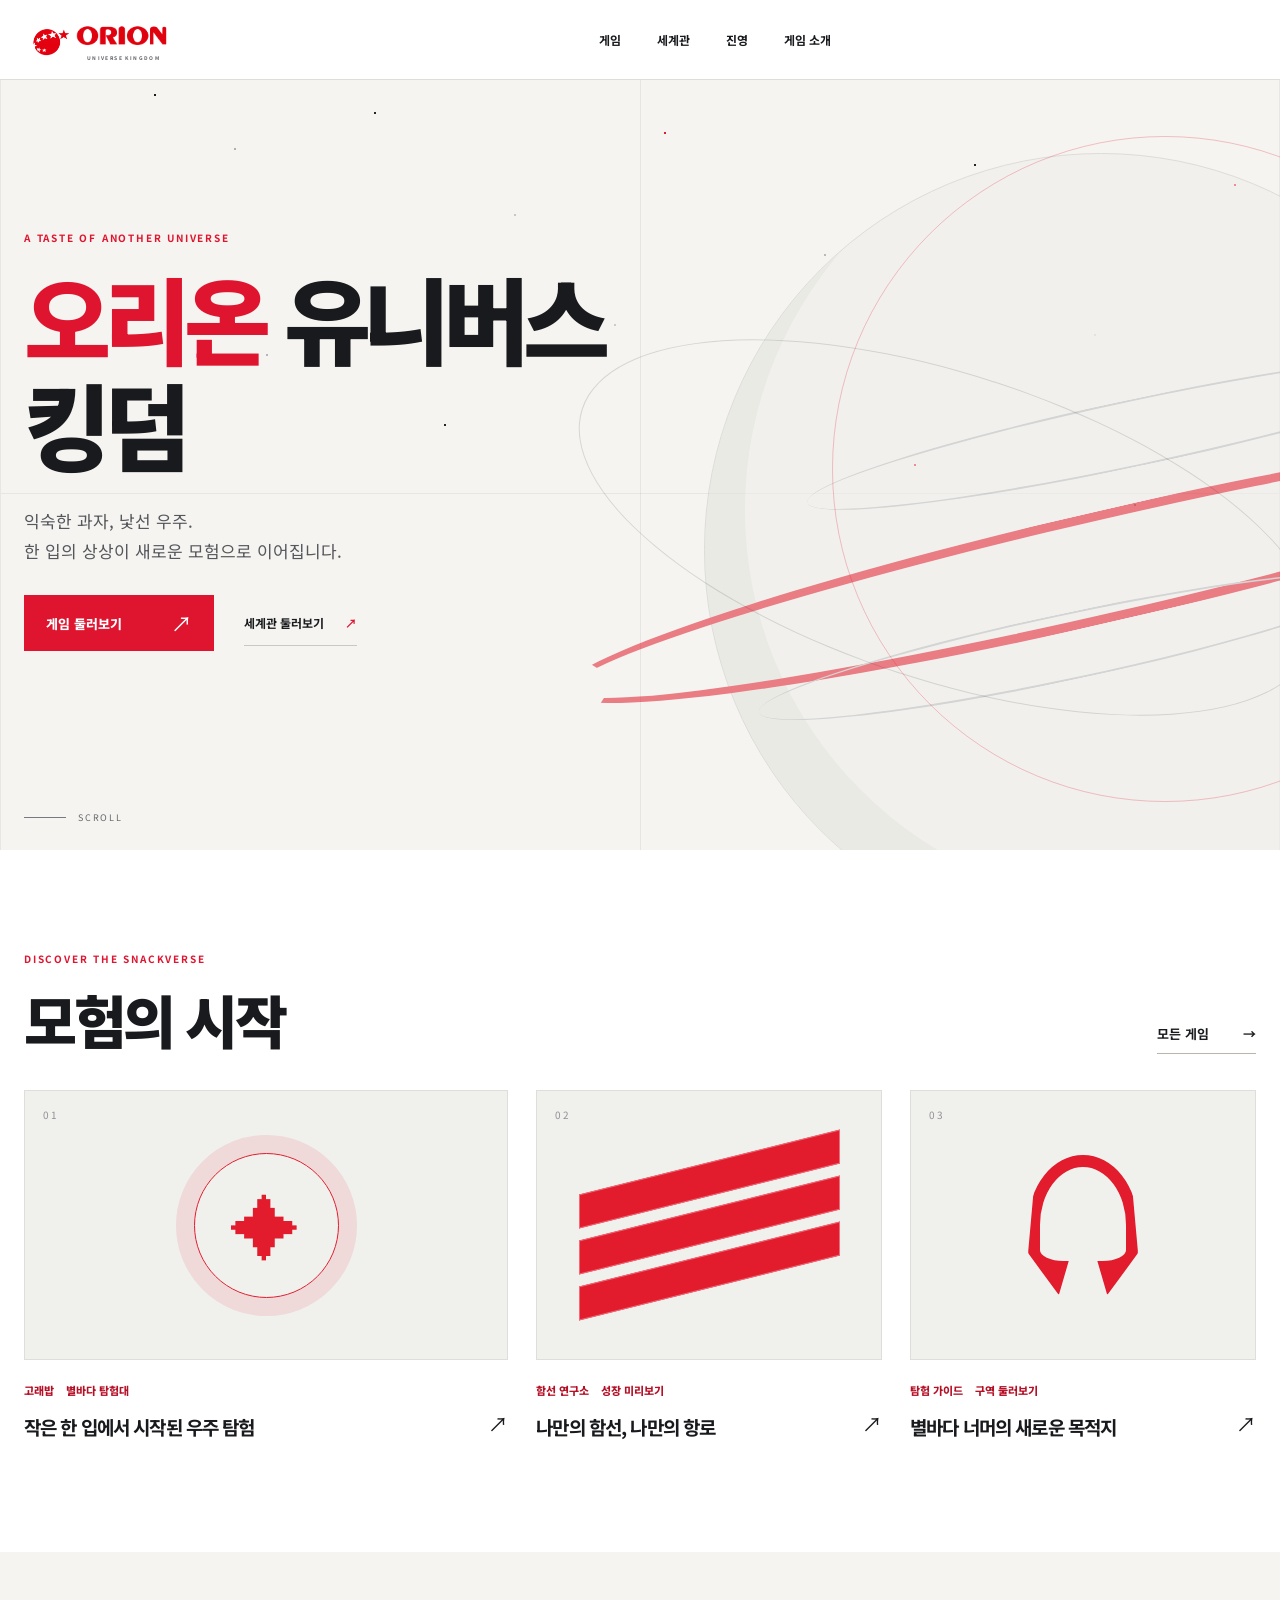
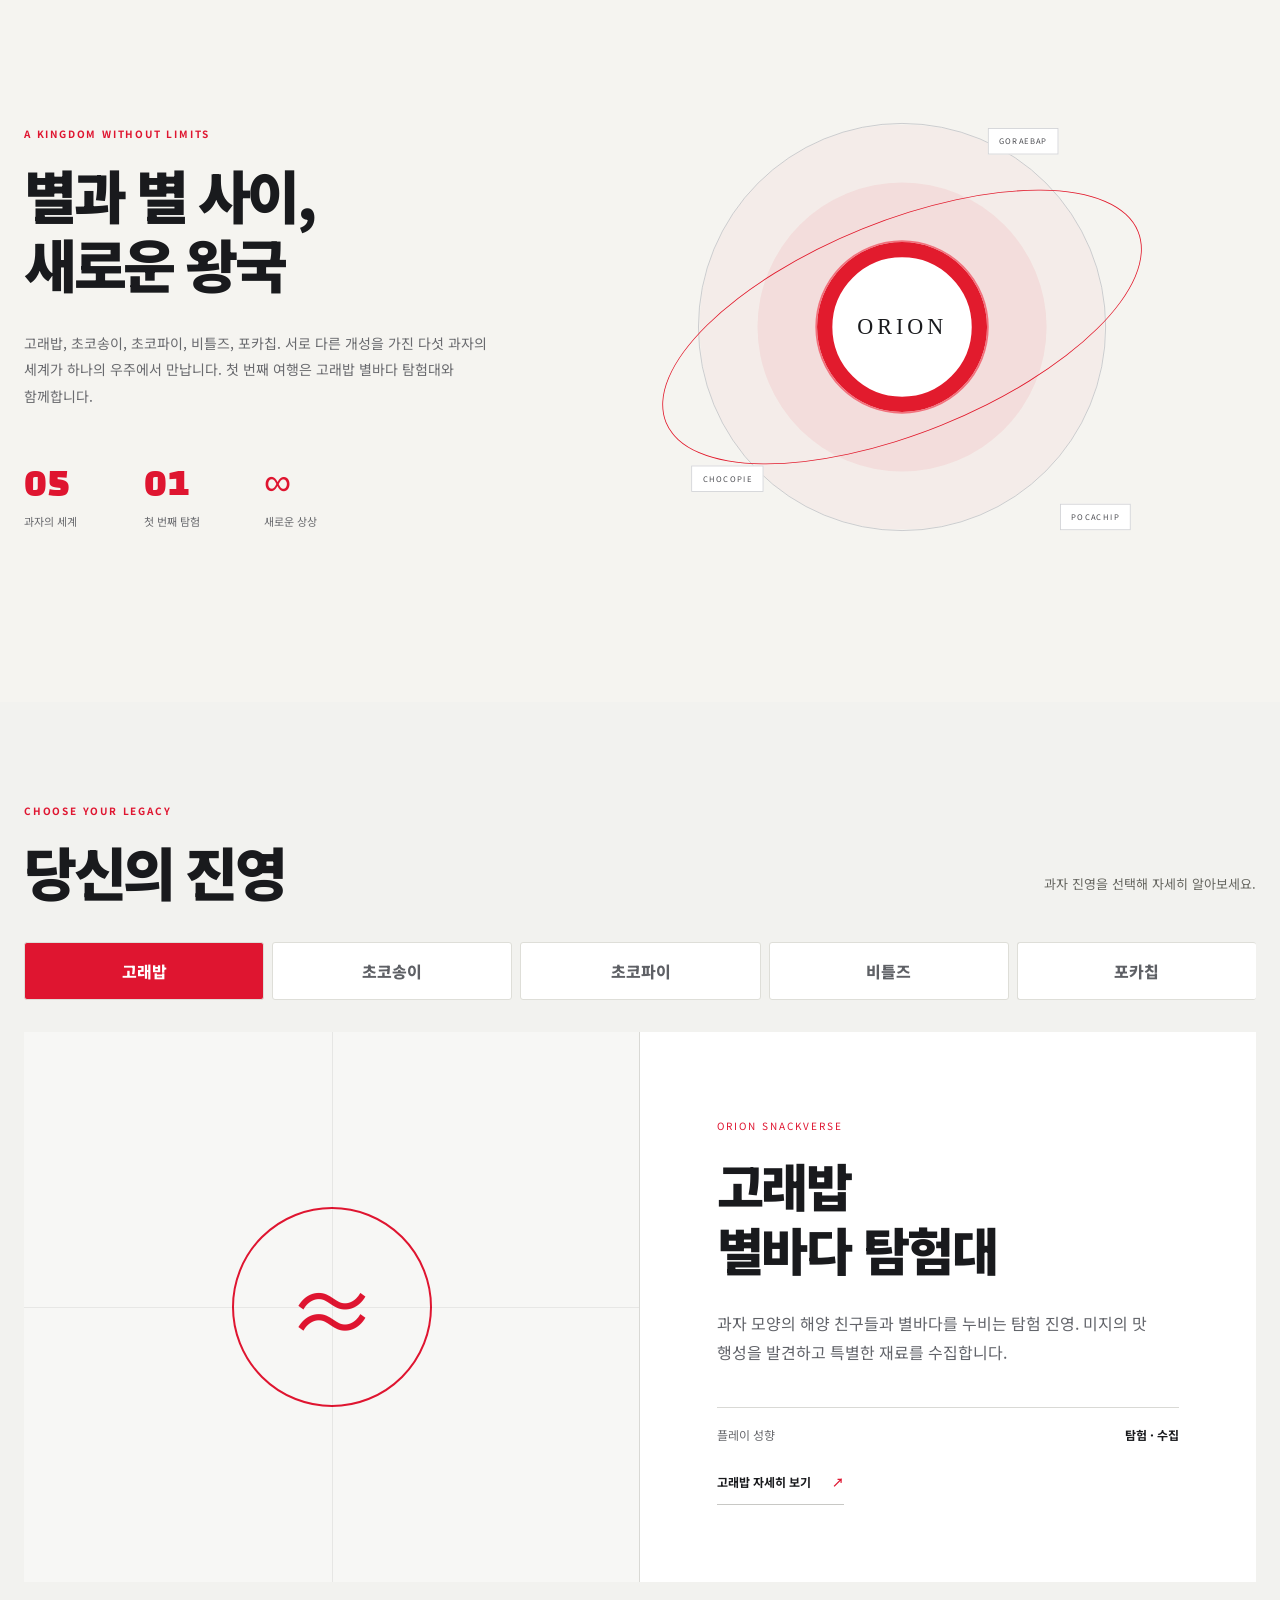
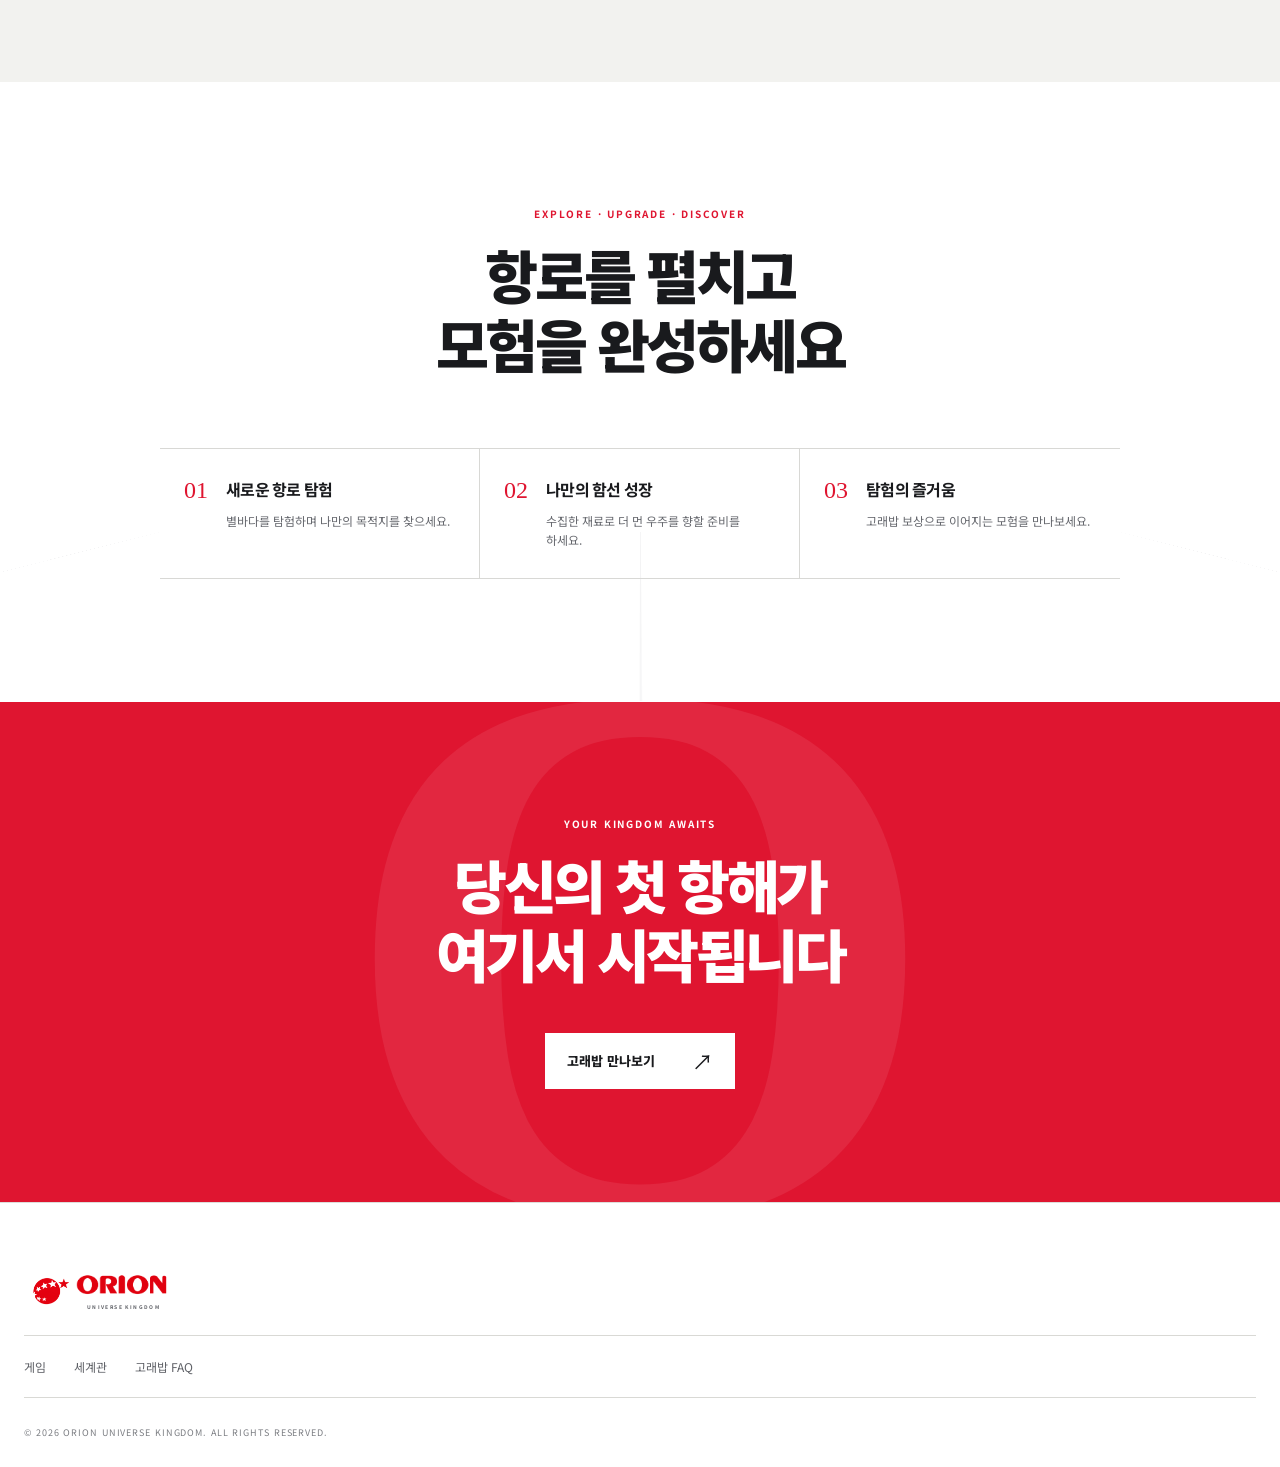
==== index.html @ d067fecf "Add files via upload" ====
<!doctype html>
<html lang="ko">
<head>
  <meta charset="UTF-8" />
  <meta name="viewport" content="width=device-width, initial-scale=1.0" />
  <meta name="theme-color" content="#ffffff" />
  <meta name="description" content="오리온 유니버스 킹덤 — 익숙한 과자에서 시작되는 새로운 우주 모험" />
  <title>오리온 유니버스 킹덤</title>
  <link rel="stylesheet" href="styles.css?v=8" />
  <link rel="stylesheet" href="premium.css?v=1" />
</head>
<body>
  <a class="skip-link" href="#main">본문으로 이동</a>

  <header class="site-header" id="top">
    <a class="brand" href="#top" aria-label="오리온 유니버스 킹덤 홈">
      <span class="brand-mark" aria-hidden="true">O</span>
      <span class="brand-copy"><b>ORION</b><small>UNIVERSE KINGDOM</small></span>
    </a>

    <nav class="desktop-nav" aria-label="주요 메뉴">
      <a href="news.html">게임</a>
      <a href="universe.html">세계관</a>
      <a href="factions.html">진영</a>
      <a href="game.html">게임 소개</a>
    </nav>

    <div class="header-actions">
      
      <button class="menu-button" type="button" aria-label="메뉴 열기" aria-expanded="false">
        <span></span><span></span>
      </button>
    </div>
  </header>

  <aside class="mobile-menu" aria-hidden="true">
    <div class="mobile-menu-head">
      <span>MENU</span>
      <button class="menu-close" type="button" aria-label="메뉴 닫기">×</button>
    </div>
    <nav aria-label="모바일 메뉴">
      <a href="news.html">01 <span>게임</span></a>
      <a href="universe.html">02 <span>세계관</span></a>
      <a href="factions.html">03 <span>진영</span></a>
      <a href="game.html">04 <span>게임 소개</span></a>
    </nav>
    <p>왕좌는 기다리지 않는다.</p>
  </aside>

  <main id="main">
    <section class="hero" aria-labelledby="hero-title">
      <div class="star-field" aria-hidden="true"></div>
      <div class="orbit orbit-one" aria-hidden="true"></div>
      <div class="orbit orbit-two" aria-hidden="true"></div>
      <div class="planet" aria-hidden="true"><span></span></div>
      <div class="hero-grid" aria-hidden="true"></div>

      <div class="hero-content reveal">
        <p class="eyebrow">A TASTE OF ANOTHER UNIVERSE</p>
        <h1 id="hero-title"><span>오리온</span><br class="mobile-title-break" /> 유니버스<br />킹덤</h1>
        <p class="hero-description">익숙한 과자, 낯선 우주.<br />한 입의 상상이 새로운 모험으로 이어집니다.</p>
        <div class="hero-actions">
          <a class="primary-button" href="news.html"><span>게임 둘러보기</span><b>↗</b></a>
          <a class="text-link" href="universe.html">세계관 둘러보기 <span>↗</span></a>
        </div>
      </div>

      <div class="scroll-cue" aria-hidden="true"><span></span>SCROLL</div>
    </section>

    <section class="news section" id="news" aria-labelledby="news-title">
      <header class="section-heading reveal">
        <div>
          <p class="section-kicker">DISCOVER THE SNACKVERSE</p>
          <h2 id="news-title">모험의 시작</h2>
        </div>
        <a href="news.html">모든 게임 <span>→</span></a>
      </header>

      <div class="news-grid" id="news-list">
        <article class="news-card news-card-featured reveal">
          <div class="card-visual visual-crown" aria-hidden="true">
            <span class="visual-number">01</span>
            <div class="crown-symbol">✦</div>
          </div>
          <div class="card-copy">
            <p><span>고래밥</span><span>별바다 탐험대</span></p>
            <h3><a href="goraebap.html">작은 한 입에서 시작된 우주 탐험</a></h3>
            <span class="card-arrow">↗</span>
          </div>
        </article>

        <article class="news-card reveal">
          <div class="card-visual visual-war" aria-hidden="true">
            <span class="visual-number">02</span>
            <div class="war-lines"><i></i><i></i><i></i></div>
          </div>
          <div class="card-copy">
            <p><span>함선 연구소</span><span>성장 미리보기</span></p>
            <h3><a href="goraebap.html#shipyard">나만의 함선, 나만의 항로</a></h3>
            <span class="card-arrow">↗</span>
          </div>
        </article>

        <article class="news-card reveal">
          <div class="card-visual visual-hero" aria-hidden="true">
            <span class="visual-number">03</span>
            <div class="helmet-symbol"></div>
          </div>
          <div class="card-copy">
            <p><span>탐험 가이드</span><span>구역 둘러보기</span></p>
            <h3><a href="goraebap.html#sectors">별바다 너머의 새로운 목적지</a></h3>
            <span class="card-arrow">↗</span>
          </div>
        </article>
      </div>
    </section>

    <section class="universe" id="universe" aria-labelledby="universe-title">
      <div class="universe-copy reveal">
        <p class="section-kicker">A KINGDOM WITHOUT LIMITS</p>
        <h2 id="universe-title">별과 별 사이,<br />새로운 왕국</h2>
        <p>고래밥, 초코송이, 초코파이, 비틀즈, 포카칩. 서로 다른 개성을 가진 다섯 과자의 세계가 하나의 우주에서 만납니다. 첫 번째 여행은 고래밥 별바다 탐험대와 함께합니다.</p>
        <dl>
          <div><dt>05</dt><dd>과자의 세계</dd></div>
          <div><dt>01</dt><dd>첫 번째 탐험</dd></div>
          <div><dt>∞</dt><dd>새로운 상상</dd></div>
        </dl>
      </div>
      <div class="universe-stage" aria-hidden="true">
        <div class="stage-ring ring-a"></div>
        <div class="stage-ring ring-b"></div>
        <div class="stage-core"><span>ORION</span></div>
        <span class="stage-label label-a">GORAEBAP</span>
        <span class="stage-label label-b">CHOCOPIE</span>
        <span class="stage-label label-c">POCACHIP</span>
      </div>
    </section>

    <section class="factions section" id="factions" aria-labelledby="factions-title">
      <header class="section-heading light reveal">
        <div>
          <p class="section-kicker">CHOOSE YOUR LEGACY</p>
          <h2 id="factions-title">당신의 진영</h2>
        </div>
        <p class="section-note">과자 진영을 선택해 자세히 알아보세요.</p>
      </header>

      <div class="faction-tabs" role="tablist" aria-label="진영 선택">
        <button class="active" role="tab" aria-selected="true" data-faction="goraebap">고래밥</button>
        <button role="tab" aria-selected="false" data-faction="chocosongi">초코송이</button>
        <button role="tab" aria-selected="false" data-faction="chocopie">초코파이</button>
        <button role="tab" aria-selected="false" data-faction="beitle">비틀즈</button>
        <button role="tab" aria-selected="false" data-faction="pocachip">포카칩</button>
      </div>

      <article class="faction-panel reveal" data-active-faction="goraebap">
        <div class="faction-emblem" aria-hidden="true"><span>≈</span></div>
        <div class="faction-copy">
          <p class="faction-index">ORION SNACKVERSE</p>
          <h3>고래밥<br />별바다 탐험대</h3>
          <p class="faction-description">과자 모양의 해양 친구들과 별바다를 누비는 탐험 진영. 미지의 맛 행성을 발견하고 특별한 재료를 수집합니다.</p>
          <div class="faction-trait"><span>플레이 성향</span><b>탐험 · 수집</b></div><a class="text-link faction-detail-link" href="goraebap.html">고래밥 자세히 보기 <span>↗</span></a>
        </div>
      </article>
    </section>

    <section class="play" id="play" aria-labelledby="play-title">
      <div class="play-grid" aria-hidden="true"></div>
      <div class="play-content reveal">
        <p class="section-kicker">EXPLORE · UPGRADE · DISCOVER</p>
        <h2 id="play-title">항로를 펼치고<br />모험을 완성하세요</h2>
        <div class="feature-list">
          <article><span>01</span><div><h3>새로운 항로 탐험</h3><p>별바다를 탐험하며 나만의 목적지를 찾으세요.</p></div></article>
          <article><span>02</span><div><h3>나만의 함선 성장</h3><p>수집한 재료로 더 먼 우주를 향할 준비를 하세요.</p></div></article>
          <article><span>03</span><div><h3>탐험의 즐거움</h3><p>고래밥 보상으로 이어지는 모험을 만나보세요.</p></div></article>
        </div>
      </div>
    </section>

    <section class="cta" aria-labelledby="cta-title">
      <div class="cta-symbol" aria-hidden="true">O</div>
      <div class="reveal">
        <p class="section-kicker">YOUR KINGDOM AWAITS</p>
        <h2 id="cta-title">당신의 첫 항해가<br />여기서 시작됩니다</h2>
        <a class="primary-button dark" href="goraebap.html"><span>고래밥 만나보기</span><b>↗</b></a>
      </div>
    </section>
  </main>

  <footer>
    <a class="brand footer-brand" href="#top">
      <span class="brand-mark" aria-hidden="true">O</span>
      <span class="brand-copy"><b>ORION</b><small>UNIVERSE KINGDOM</small></span>
    </a>
    <div class="footer-links"><a href="news.html">게임</a><a href="universe.html">세계관</a><a href="goraebap.html#faq">고래밥 FAQ</a></div>
    <p>© 2026 ORION UNIVERSE KINGDOM. ALL RIGHTS RESERVED.</p>
  </footer>



  <script src="script.js?v=8"></script>
</body>
</html>
---- styles.css ----
@import url('https://fonts.googleapis.com/css2?family=Black+Han+Sans&family=Noto+Sans+KR:wght@400;500;600;700;900&display=swap');

:root {
  --ink: #0b0d12;
  --ink-2: #12151c;
  --paper: #f1efe8;
  --white: #ffffff;
  --violet: #6947ee;
  --violet-dark: #4d32bf;
  --line: rgba(255, 255, 255, 0.16);
  --muted: #a8abb5;
  --pad: clamp(20px, 5vw, 76px);
}

* { box-sizing: border-box; }
html { scroll-behavior: smooth; }
body { margin: 0; background: var(--ink); color: var(--white); font-family: "Noto Sans KR", sans-serif; overflow-x: hidden; }
body.menu-open { overflow: hidden; }
a { color: inherit; text-decoration: none; }
button, input { font: inherit; }
button { color: inherit; }

.skip-link { position: fixed; top: -80px; left: 16px; z-index: 999; background: var(--white); color: var(--ink); padding: 12px 18px; }
.skip-link:focus { top: 16px; }

.site-header { position: fixed; z-index: 100; inset: 0 0 auto; height: 76px; display: flex; align-items: center; justify-content: space-between; padding: 0 var(--pad); background: rgba(11, 13, 18, 0.94); border-bottom: 1px solid transparent; transition: border-color .25s, height .25s; }
.site-header.scrolled { border-color: var(--line); height: 68px; }
.brand { display: inline-flex; align-items: center; gap: 8px; min-width: 150px; }
.brand-mark { width: 45px; height: 38px; display: block; flex: 0 0 auto; border: 0; border-radius: 0; background: url("assets/orion-logo.png") center / contain no-repeat; font-size: 0; }
.brand-copy { position: relative; width: 96px; height: 42px; display: block; flex: 0 0 auto; background: url("assets/orion-wordmark.png") center 1px / 94px auto no-repeat; line-height: 1; }
.brand-copy::after { content: "UNIVERSE KINGDOM"; position: absolute; left: 1px; right: 0; bottom: 1px; color: #a9abb4; font-size: 5px; font-weight: 700; letter-spacing: .28em; line-height: 1; text-align: center; white-space: nowrap; }
.brand-copy b, .brand-copy small { position: absolute; width: 1px; height: 1px; margin: -1px; padding: 0; overflow: hidden; clip: rect(0 0 0 0); white-space: nowrap; border: 0; }
.desktop-nav { display: flex; gap: 34px; font-size: 14px; font-weight: 700; }
.desktop-nav a { position: relative; padding: 12px 0; }
.desktop-nav a::after { content: ""; position: absolute; left: 0; right: 100%; bottom: 3px; height: 2px; background: var(--violet); transition: right .25s; }
.desktop-nav a:hover::after { right: 0; }
.desktop-nav a.active-page::after { right: 0; }
.desktop-nav a.active-page { color: #b6a8ff; }
.header-actions { display: flex; align-items: center; gap: 10px; }
.sound-button, .menu-button, .menu-close, .modal-close { border: 0; background: transparent; cursor: pointer; }
.sound-button { width: 38px; height: 38px; border: 1px solid var(--line); border-radius: 50%; }
.sound-button[aria-pressed="true"] { color: var(--violet); border-color: var(--violet); }
.menu-button { display: none; width: 42px; height: 42px; padding: 12px 9px; }
.menu-button span { display: block; height: 2px; margin: 5px 0; background: var(--white); }

.mobile-menu { position: fixed; z-index: 200; inset: 0; padding: 22px; display: flex; flex-direction: column; background: var(--ink); transform: translateX(100%); transition: transform .35s ease; }
.mobile-menu.open { transform: none; }
.mobile-menu-head { display: flex; justify-content: space-between; align-items: center; color: var(--muted); font-weight: 800; letter-spacing: .18em; font-size: 12px; }
.menu-close { font-size: 36px; line-height: 1; }
.mobile-menu nav { display: grid; margin: auto 0; }
.mobile-menu nav a { display: flex; gap: 18px; align-items: baseline; padding: 18px 0; border-bottom: 1px solid var(--line); color: var(--muted); font-size: 12px; }
.mobile-menu nav span { color: var(--white); font-family: "Black Han Sans", sans-serif; font-size: clamp(32px, 10vw, 52px); }
.mobile-menu nav a.current span { color: #a994ff; }
.mobile-menu > p { color: var(--muted); font-size: 12px; letter-spacing: .08em; }

.hero { position: relative; min-height: 100svh; display: flex; align-items: center; overflow: hidden; padding: 130px var(--pad) 100px; background: #11131a; isolation: isolate; }
.star-field { position: absolute; z-index: -5; top: 11%; left: 12%; width: 2px; height: 2px; background: #fff; box-shadow: 80px 54px #777b93, 220px 18px #fff, 360px 120px #6d7290, 510px 38px #fff, 670px 160px #70758e, 820px 70px #fff, 940px 240px #747993, 1080px 90px #fff, 112px 260px #6f748e, 290px 330px #fff, 460px 230px #6c7189, 760px 370px #fff, 980px 410px #777c95, 1200px 310px #fff; }
.hero-grid, .play-grid { position: absolute; inset: 0; z-index: -4; border: 1px solid rgba(255,255,255,.045); border-width: 0 1px; }
.hero-grid::before, .play-grid::before { content: ""; position: absolute; top: 0; bottom: 0; left: 50%; width: 1px; background: rgba(255,255,255,.045); }
.hero-grid::after, .play-grid::after { content: ""; position: absolute; left: 0; right: 0; top: 58%; height: 1px; background: rgba(255,255,255,.045); }
.planet { position: absolute; z-index: -3; right: -12vw; top: 4vh; width: min(74vw, 920px); aspect-ratio: 1; border-radius: 50%; background: #282c3b; border: 1px solid #666d87; box-shadow: inset 45px -50px 0 #191c27, inset 75px -75px 0 #0b0d12, 0 0 0 22px rgba(105,71,238,.05); }
.planet::before, .planet::after { content: ""; position: absolute; left: 12%; right: 3%; height: 8%; border: solid #777c94; border-width: 2px 0; border-radius: 50%; transform: rotate(-12deg); }
.planet::before { top: 31%; }
.planet::after { top: 58%; left: 6%; right: 14%; }
.planet span { position: absolute; left: -20%; right: -22%; top: 45%; height: 14%; border: 9px solid #8b78dd; border-left-color: transparent; border-right-color: transparent; border-radius: 50%; transform: rotate(-13deg); }
.orbit { position: absolute; z-index: -2; border: 1px solid rgba(255,255,255,.22); border-radius: 50%; }
.orbit-one { width: 60vw; height: 24vw; right: -4vw; top: 44%; transform: rotate(18deg); }
.orbit-two { width: 52vw; height: 52vw; right: -17vw; top: 16%; border-color: rgba(105,71,238,.45); }
.hero-content { max-width: 780px; }
.eyebrow, .section-kicker { margin: 0 0 18px; color: #9b87ff; letter-spacing: .22em; font-size: 11px; font-weight: 900; }
.hero h1, .section h2, .universe h2, .play h2, .cta h2, .register-modal h2 { margin: 0; font-family: "Black Han Sans", sans-serif; font-weight: 400; line-height: .92; letter-spacing: -.025em; }
.hero h1 { max-width: 830px; font-size: clamp(58px, 9.2vw, 142px); text-transform: uppercase; text-shadow: 0 5px 0 rgba(0,0,0,.3); }
.mobile-title-break { display: none; }
.hero h1 span { color: #a28cff; }
.hero-description { margin: 30px 0; color: #d8d8dc; line-height: 1.75; font-size: clamp(15px, 1.3vw, 19px); }
.hero-actions { display: flex; align-items: center; gap: 30px; }
.primary-button { min-width: 190px; height: 58px; display: inline-flex; align-items: center; justify-content: space-between; gap: 28px; padding: 0 10px 0 24px; border: 1px solid #a994ff; background: var(--violet); cursor: pointer; font-weight: 800; box-shadow: 7px 7px 0 #161922; transition: transform .2s, box-shadow .2s, background .2s; }
.primary-button b { width: 38px; height: 38px; display: grid; place-items: center; background: var(--ink); }
.primary-button:hover { background: var(--violet-dark); transform: translate(3px, 3px); box-shadow: 4px 4px 0 #161922; }
.text-link { padding: 14px 0; border-bottom: 1px solid var(--line); font-size: 13px; font-weight: 700; }
.text-link span { margin-left: 18px; color: #a994ff; }
.hero-meta { position: absolute; right: var(--pad); bottom: 38px; display: flex; gap: 14px; align-items: center; }
.hero-meta > span { font-family: Georgia, serif; font-size: 42px; color: #a994ff; }
.hero-meta p { margin: 0; padding-left: 14px; border-left: 1px solid var(--line); color: var(--muted); font-size: 10px; line-height: 1.7; }
.hero-meta b { color: var(--white); letter-spacing: .15em; }
.scroll-cue { position: absolute; bottom: 26px; left: var(--pad); display: flex; align-items: center; gap: 12px; font-size: 9px; letter-spacing: .2em; color: var(--muted); }
.scroll-cue span { width: 42px; height: 1px; background: var(--muted); }

.section { padding: 110px var(--pad); }
.news { background: var(--paper); color: var(--ink); }
.section-heading { display: flex; align-items: end; justify-content: space-between; gap: 24px; margin-bottom: 46px; }
.section-heading h2 { font-size: clamp(42px, 6vw, 76px); }
.section-heading > a { border-bottom: 1px solid #b8b5ab; padding: 10px 0; font-size: 13px; font-weight: 700; }
.section-heading > a span { margin-left: 30px; }
.news-grid { display: grid; grid-template-columns: 1.4fr 1fr 1fr; gap: 22px; }
.news-card { cursor: pointer; }
.card-visual { position: relative; min-height: 270px; overflow: hidden; display: grid; place-items: center; background: #232633; color: var(--white); transition: transform .25s; }
.news-card:hover .card-visual { transform: translateY(-7px); }
.news-card-featured .card-visual { min-height: 390px; background: #151823; }
.visual-number { position: absolute; top: 16px; left: 18px; color: rgba(255,255,255,.45); font-size: 10px; letter-spacing: .2em; }
.crown-symbol { width: 145px; height: 145px; display: grid; place-items: center; border: 1px solid #8d7be2; outline: 18px solid rgba(105,71,238,.14); border-radius: 50%; color: #ae9cfb; font-size: 70px; }
.war-lines { width: 76%; transform: skewY(-14deg); }
.war-lines i { display: block; height: 34px; margin: 12px 0; background: #7761d7; border: 1px solid #aa9af1; }
.helmet-symbol { width: 110px; height: 140px; border: 12px solid #8b91a3; border-bottom: 34px solid #8b91a3; border-radius: 50% 50% 32% 32%; clip-path: polygon(8% 0, 92% 0, 100% 70%, 72% 100%, 58% 62%, 42% 62%, 28% 100%, 0 70%); }
.card-copy { position: relative; padding: 22px 42px 10px 0; }
.card-copy p { display: flex; gap: 12px; margin: 0 0 14px; color: #7a7a78; font-size: 11px; }
.card-copy p span { color: var(--violet-dark); font-weight: 800; }
.card-copy h3 { margin: 0; font-size: clamp(17px, 1.5vw, 23px); line-height: 1.45; }
.card-arrow { position: absolute; right: 0; top: 49px; font-size: 20px; }

.universe { min-height: 800px; display: grid; grid-template-columns: .8fr 1.2fr; align-items: center; gap: 4vw; padding: 120px var(--pad); background: #0c0e14; overflow: hidden; }
.universe-copy { position: relative; z-index: 2; }
.universe h2, .play h2, .cta h2 { font-size: clamp(48px, 7vw, 100px); }
.universe-copy > p:not(.section-kicker) { max-width: 510px; margin: 32px 0 50px; color: var(--muted); line-height: 1.9; }
.universe dl { display: flex; gap: 40px; margin: 0; }
.universe dl div { min-width: 80px; }
.universe dt { color: #a994ff; font: 38px "Black Han Sans", sans-serif; }
.universe dd { margin: 5px 0 0; color: var(--muted); font-size: 11px; }
.universe-stage { position: relative; min-height: 570px; display: grid; place-items: center; }
.stage-core { width: 200px; height: 200px; display: grid; place-items: center; border: 18px solid #5d48b7; outline: 2px solid #a693f4; border-radius: 50%; background: #1d202b; box-shadow: 0 0 0 70px rgba(105,71,238,.08), 0 0 0 138px rgba(105,71,238,.045); }
.stage-core span { font: 26px Georgia, serif; letter-spacing: .18em; }
.stage-ring { position: absolute; border: 1px solid #555a6d; border-radius: 50%; }
.ring-a { width: 480px; height: 480px; }
.ring-b { width: 600px; height: 250px; transform: rotate(-22deg); }
.stage-label { position: absolute; padding: 8px 12px; background: #171a23; border: 1px solid #414554; color: #aaaebd; font-size: 9px; letter-spacing: .16em; }
.label-a { top: 9%; right: 24%; }
.label-b { bottom: 16%; left: 15%; }
.label-c { bottom: 8%; right: 12%; }

.factions { background: #e7e2d8; color: var(--ink); }
.section-note { color: #676761; font-size: 13px; }
.faction-tabs { display: flex; border-top: 1px solid #bdb8ad; border-bottom: 1px solid #bdb8ad; }
.faction-tabs button { flex: 1; padding: 20px; border: 0; border-right: 1px solid #bdb8ad; background: transparent; color: #86827a; cursor: pointer; font-weight: 800; }
.faction-tabs button:last-child { border-right: 0; }
.faction-tabs button.active { background: var(--ink); color: var(--white); }
.faction-panel { display: grid; grid-template-columns: 1fr 1fr; min-height: 570px; margin-top: 32px; background: #181b24; color: var(--white); }
.faction-emblem { position: relative; display: grid; place-items: center; min-height: 430px; border-right: 1px solid var(--line); background: #20232d; }
.faction-emblem::before, .faction-emblem::after { content: ""; position: absolute; background: rgba(255,255,255,.055); }
.faction-emblem::before { width: 1px; top: 0; bottom: 0; left: 50%; }
.faction-emblem::after { height: 1px; left: 0; right: 0; top: 50%; }
.faction-emblem span { width: 200px; height: 200px; display: grid; place-items: center; border: 2px solid currentColor; border-radius: 50%; color: #a993ff; font-size: 90px; transition: transform .35s; }
.faction-panel.changed .faction-emblem span { transform: rotate(45deg) scale(.88); }
.faction-copy { align-self: center; padding: clamp(35px, 6vw, 90px); }
.faction-index { color: #a994ff; font-size: 10px; letter-spacing: .2em; }
.faction-copy h3 { margin: 20px 0 28px; font: 400 clamp(39px, 5vw, 70px)/1 "Black Han Sans", sans-serif; }
.faction-description { max-width: 500px; color: var(--muted); line-height: 1.8; }
.faction-trait { display: flex; justify-content: space-between; margin-top: 40px; padding-top: 18px; border-top: 1px solid var(--line); font-size: 12px; }
.faction-trait span { color: var(--muted); }

.play { position: relative; min-height: 850px; display: grid; place-items: center; padding: 120px var(--pad); background: #141720; overflow: hidden; isolation: isolate; }
.play-grid { transform: perspective(400px) rotateX(54deg) scale(1.8); transform-origin: bottom; top: 38%; opacity: .75; }
.play-content { width: min(100%, 960px); text-align: center; }
.feature-list { margin-top: 70px; display: grid; grid-template-columns: repeat(3, 1fr); text-align: left; border-top: 1px solid var(--line); border-bottom: 1px solid var(--line); }
.feature-list article { display: flex; gap: 18px; padding: 28px 24px; border-right: 1px solid var(--line); }
.feature-list article:last-child { border-right: 0; }
.feature-list > article > span { color: #a994ff; font: 24px Georgia, serif; }
.feature-list h3 { margin: 0 0 10px; font-size: 16px; }
.feature-list p { margin: 0; color: var(--muted); line-height: 1.6; font-size: 12px; }

.cta { position: relative; min-height: 660px; display: grid; place-items: center; text-align: center; padding: 100px 20px; overflow: hidden; background: #6d50df; }
.cta-symbol { position: absolute; font: 700 min(80vw, 780px)/1 Georgia, serif; color: rgba(255,255,255,.08); }
.cta .section-kicker { color: #ded6ff; }
.cta .primary-button { margin-top: 45px; }
.primary-button.dark { background: var(--ink); border-color: var(--ink); box-shadow: 7px 7px 0 rgba(255,255,255,.34); }
.primary-button.dark b { background: var(--white); color: var(--ink); }

footer { padding: 65px var(--pad) 45px; background: #08090d; }
.footer-brand { margin-bottom: 50px; }
.footer-links { display: flex; flex-wrap: wrap; gap: 24px; padding: 22px 0; border-top: 1px solid var(--line); border-bottom: 1px solid var(--line); color: var(--muted); font-size: 12px; }
footer > p { margin: 28px 0 0; color: #646873; font-size: 9px; letter-spacing: .1em; }

/* Detail pages */
.detail-page { background: var(--paper); color: var(--ink); }
.detail-hero { position: relative; min-height: 570px; display: flex; flex-direction: column; justify-content: flex-end; overflow: hidden; padding: 150px var(--pad) 76px; background: #11131a; color: var(--white); }
.detail-hero::before { content: ""; position: absolute; inset: 76px 16% 0 auto; width: 1px; background: rgba(255,255,255,.09); }
.detail-hero::after { content: ""; position: absolute; left: 0; right: 0; top: 54%; height: 1px; background: rgba(255,255,255,.09); }
.detail-hero h1 { position: relative; z-index: 2; margin: 0; font: 400 clamp(70px, 13vw, 180px)/.84 "Black Han Sans", sans-serif; letter-spacing: -.035em; }
.detail-hero > p:last-of-type { position: relative; z-index: 2; max-width: 560px; margin: 30px 0 0; color: #c6c7cc; line-height: 1.8; }
.detail-hero-symbol { position: absolute; right: 5vw; top: 54%; transform: translateY(-50%); color: #a795fb; font: 700 min(35vw, 420px)/1 Georgia, serif; opacity: .28; }
.detail-hero-news .detail-hero-symbol, .detail-hero-factions .detail-hero-symbol { font-family: "Black Han Sans", sans-serif; }
.detail-content { padding: 110px var(--pad); }
.detail-content h2, .timeline-section h2, .battle-system h2, .platform-section h2 { margin: 0; font: 400 clamp(44px, 6vw, 80px)/.98 "Black Han Sans", sans-serif; }

.detail-toolbar { display: flex; justify-content: space-between; align-items: end; gap: 20px; margin-bottom: 46px; }
.filter-buttons { display: flex; gap: 8px; }
.filter-buttons button { padding: 10px 16px; border: 1px solid #bbb7ad; background: transparent; color: #6f6d67; cursor: pointer; font-size: 12px; font-weight: 700; }
.filter-buttons button.active { background: var(--ink); color: var(--white); border-color: var(--ink); }
.archive-grid { display: grid; grid-template-columns: repeat(2, 1fr); border-top: 1px solid #bab6ab; }
.archive-card { display: grid; grid-template-columns: 170px 1fr; gap: 28px; padding: 30px 30px 30px 0; border-bottom: 1px solid #bab6ab; }
.archive-card:nth-child(odd) { border-right: 1px solid #bab6ab; }
.archive-card:nth-child(even) { padding-left: 30px; }
.archive-art { position: relative; min-height: 180px; display: grid; place-items: center; background: #1a1d26; color: #9f8df1; }
.archive-art > span { position: absolute; top: 10px; left: 12px; color: #737887; font-size: 9px; }
.archive-art b { font: 50px Georgia, serif; }
.archive-card > div:last-child > p { margin: 4px 0 18px; color: var(--violet-dark); font-size: 10px; font-weight: 800; }
.archive-card h3 { margin: 0 0 14px; font-size: 24px; line-height: 1.35; }
.archive-card > div:last-child > span { color: #6d6b66; line-height: 1.7; font-size: 13px; }
.archive-card.hidden { display: none; }

.product-game-grid { display: grid; grid-template-columns: repeat(3, 1fr); gap: 18px; }
.product-game-card { min-height: 390px; display: flex; flex-direction: column; padding: 24px; border: 1px solid #d4d4d0; background: #f3f3f0; }
.product-game-card.is-live { border-top: 5px solid var(--violet); background: #ffffff; box-shadow: 8px 8px 0 #e6e6e2; }
.product-game-symbol { height: 165px; display: grid; place-items: center; margin: -4px -4px 24px; border-bottom: 1px solid #d8d8d4; color: #a9aaae; font: 72px Georgia, serif; }
.product-game-card.is-live .product-game-symbol { color: var(--violet); }
.product-game-card > p { margin: 0 0 12px; color: #85868b; font-size: 9px; font-weight: 800; letter-spacing: .14em; }
.product-game-card.is-live > p { color: var(--violet); }
.product-game-card h3 { margin: 0 0 8px; font: 400 clamp(34px, 4vw, 54px)/1 "Black Han Sans", sans-serif; }
.product-game-card > span { color: #77787d; font-size: 13px; }
.product-game-card > a, .product-game-card > button { width: 100%; height: 50px; display: flex; align-items: center; justify-content: space-between; margin-top: auto; padding: 0 16px; border: 0; background: var(--violet); color: #ffffff; font-size: 12px; font-weight: 800; }
.product-game-card > button:disabled { justify-content: center; background: #ddddda; color: #989994; cursor: not-allowed; }

.lore-intro { display: grid; grid-template-columns: .9fr 1.1fr; gap: 10vw; }
.lore-intro > div:last-child { padding-top: 40px; color: #575650; line-height: 2; }
.lore-intro > div:last-child p { margin: 0 0 24px; }
.timeline-section { padding: 100px var(--pad); background: #151821; color: var(--white); }
.lore-timeline { margin: 55px 0 0; padding: 0; list-style: none; border-top: 1px solid var(--line); }
.lore-timeline li { display: grid; grid-template-columns: 150px 1fr; gap: 30px; padding: 34px 0; border-bottom: 1px solid var(--line); }
.lore-timeline li > span { color: #9e8aec; font: 20px Georgia, serif; }
.lore-timeline h3 { margin: 0 0 10px; font-size: 24px; }
.lore-timeline p { margin: 0; color: var(--muted); line-height: 1.7; }
.sector-map { position: relative; height: 690px; overflow: hidden; display: grid; place-items: center; background: #0c0e14; color: var(--white); }
.map-orbit { position: absolute; border: 1px solid #474b5a; border-radius: 50%; }
.orbit-large { width: min(78vw, 900px); height: min(78vw, 900px); }
.orbit-small { width: min(57vw, 640px); height: min(26vw, 300px); transform: rotate(-16deg); border-color: #725bd0; }
.map-core { width: 150px; height: 150px; display: grid; place-items: center; border: 18px solid #624cc3; outline: 1px solid #b2a3f5; border-radius: 50%; background: #171a22; font: 19px Georgia, serif; letter-spacing: .18em; }
.sector { position: absolute; padding: 10px 14px; border: 1px solid #4b4e5b; background: #151821; color: #c8c9cf; font-size: 10px; letter-spacing: .1em; }
.s-one { top: 20%; right: 22%; }.s-two { bottom: 18%; left: 20%; }.s-three { bottom: 27%; right: 13%; }

.faction-directory > header { margin-bottom: 55px; }
.directory-card { min-height: 540px; display: grid; grid-template-columns: 90px 1fr 1fr; background: #171a22; color: var(--white); border-bottom: 1px solid #424653; }
.directory-number { padding: 28px; border-right: 1px solid var(--line); color: #888d9c; font: 24px Georgia, serif; }
.directory-emblem { display: grid; place-items: center; margin: 70px; border: 1px solid currentColor; border-radius: 50%; color: #a993ff; font: 100px Georgia, serif; }
.nox-card .directory-emblem { color: #e56876; }.virelia-card .directory-emblem { color: #69c59a; }
.directory-copy { align-self: center; padding: 60px 70px 60px 20px; }
.directory-copy > p { margin: 0 0 16px; color: #9d8bea; letter-spacing: .2em; font-size: 10px; }
.directory-copy h3 { margin: 0; font: 400 clamp(50px, 6vw, 86px)/1 "Black Han Sans", sans-serif; }
.directory-copy strong { display: block; margin: 10px 0 26px; font-size: 18px; }
.directory-copy > span { display: block; color: var(--muted); line-height: 1.85; }
.directory-copy dl { margin: 36px 0 0; }
.directory-copy dl div { display: flex; justify-content: space-between; padding: 14px 0; border-top: 1px solid var(--line); }
.directory-copy dt { color: var(--muted); font-size: 11px; }.directory-copy dd { margin: 0; font-size: 12px; font-weight: 700; }

.game-loop { display: grid; grid-template-columns: 1fr 1fr; gap: 9vw; }
.game-loop-heading > p:last-child { margin-top: 32px; color: #65635d; line-height: 1.9; }
.game-loop ol { margin: 0; padding: 0; list-style: none; border-top: 1px solid #bbb7ad; }
.game-loop li { display: grid; grid-template-columns: 60px 1fr; gap: 18px; padding: 26px 0; border-bottom: 1px solid #bbb7ad; }
.game-loop li > span { color: var(--violet-dark); font: 22px Georgia, serif; }
.game-loop h3 { margin: 0 0 7px; font-size: 21px; }.game-loop li p { margin: 0; color: #6a6862; font-size: 13px; }
.battle-system { display: grid; grid-template-columns: 1.15fr .85fr; min-height: 720px; background: #141720; color: var(--white); }
.battle-board { position: relative; min-height: 620px; margin: 50px; border: 1px solid #444957; background: #1c202a; overflow: hidden; }
.battle-board::before, .battle-board::after { content: ""; position: absolute; background: rgba(255,255,255,.06); }
.battle-board::before { top: 0; bottom: 0; width: 1px; left: 50%; }.battle-board::after { left: 0; right: 0; height: 1px; top: 50%; }
.unit { position: absolute; width: 62px; height: 62px; display: grid; place-items: center; border: 2px solid #a994ff; border-radius: 50%; background: #262b38; font: 22px Georgia, serif; }
.unit-a { left: 16%; bottom: 18%; }.unit-b { left: 36%; bottom: 35%; }.unit-c { left: 20%; bottom: 54%; }
.battle-board > b { position: absolute; right: 9%; top: 18%; width: 110px; height: 110px; display: grid; place-items: center; border: 8px solid #bd5f6d; border-radius: 50%; color: #e397a3; font-size: 10px; }
.route { position: absolute; height: 1px; background: #8069e7; transform-origin: left; }.route-one { left: 25%; bottom: 26%; width: 58%; transform: rotate(-37deg); }.route-two { left: 27%; bottom: 59%; width: 59%; transform: rotate(-21deg); }
.battle-copy { align-self: center; padding: 70px 7vw 70px 30px; }
.battle-copy > p:not(.section-kicker) { color: var(--muted); line-height: 1.9; }
.battle-copy ul { margin: 32px 0 0; padding: 0; list-style: none; border-top: 1px solid var(--line); }
.battle-copy li { padding: 15px 0; border-bottom: 1px solid var(--line); font-size: 13px; }
.platform-section { padding: 120px var(--pad); text-align: center; background: #6d50df; color: var(--white); }
.platform-section .section-kicker { color: #dfd8ff; }
.platform-section > div { display: flex; justify-content: center; gap: 10px; flex-wrap: wrap; margin: 45px 0; }
.platform-section > div span { padding: 12px 18px; border: 1px solid rgba(255,255,255,.45); font-size: 11px; font-weight: 800; }
.platform-section .primary-button { margin: 0 auto; }

.register-modal { width: min(92vw, 540px); border: 1px solid #373b49; padding: clamp(28px, 5vw, 52px); background: #11131a; color: var(--white); box-shadow: 16px 16px 0 rgba(0,0,0,.35); }
.register-modal::backdrop { background: rgba(2,3,6,.82); }
.modal-close { position: absolute; top: 18px; right: 20px; font-size: 30px; }
.register-modal h2 { font-size: clamp(38px, 7vw, 60px); }
.register-modal > p:not(.section-kicker) { color: var(--muted); line-height: 1.7; }
.register-modal form { display: grid; gap: 13px; margin-top: 26px; }
.register-modal label:not(.check) { color: var(--muted); font-size: 11px; }
.register-modal input[type="email"] { width: 100%; height: 54px; border: 1px solid #3f4352; background: #0b0d12; color: var(--white); padding: 0 16px; outline: none; }
.register-modal input:focus { border-color: #a994ff; }
.check { display: flex; gap: 8px; align-items: center; margin: 6px 0; color: var(--muted); font-size: 11px; }
.register-modal .primary-button { width: 100%; }
.success-message { display: none; margin-top: 24px; border: 1px solid #8069df; padding: 16px; color: #c6baff; text-align: center; }
.success-message.show { display: block; }

.reveal { opacity: 0; transform: translateY(28px); transition: opacity .7s ease, transform .7s ease; }
.reveal.visible { opacity: 1; transform: none; }

@media (max-width: 900px) {
  .desktop-nav { display: none; }
  .menu-button { display: block; }
  .hero { min-height: 820px; align-items: flex-end; padding-bottom: 118px; }
  .planet { width: 92vw; right: -32vw; top: 10vh; opacity: .8; }
  .orbit-one { width: 110vw; height: 50vw; right: -37vw; }
  .hero-meta { display: none; }
  .news-grid { grid-template-columns: 1fr 1fr; }
  .news-card-featured { grid-column: 1 / -1; }
  .news-card-featured .card-visual { min-height: 340px; }
  .universe { grid-template-columns: 1fr; }
  .universe-stage { min-height: 520px; }
  .faction-panel { grid-template-columns: 1fr; }
  .faction-emblem { min-height: 360px; border-right: 0; border-bottom: 1px solid var(--line); }
  .feature-list { grid-template-columns: 1fr; }
  .feature-list article { border-right: 0; border-bottom: 1px solid var(--line); }
  .feature-list article:last-child { border-bottom: 0; }
  .archive-grid { grid-template-columns: 1fr; }
  .archive-card:nth-child(odd) { border-right: 0; }
  .archive-card:nth-child(even) { padding-left: 0; }
  .lore-intro, .game-loop { grid-template-columns: 1fr; gap: 55px; }
  .directory-card { grid-template-columns: 70px 1fr; }
  .directory-emblem { margin: 55px; }
  .directory-copy { grid-column: 1 / -1; padding: 50px; border-top: 1px solid var(--line); }
  .battle-system { grid-template-columns: 1fr; }
  .battle-copy { padding: 30px var(--pad) 90px; }
  .product-game-grid { grid-template-columns: repeat(2, 1fr); }
}

@media (max-width: 600px) {
  :root { --pad: 20px; }
  .site-header { height: 66px; }
  .sound-button { display: none; }
  .hero { min-height: 100svh; padding-top: 110px; padding-bottom: 105px; }
  .hero h1 { font-size: clamp(53px, 17vw, 78px); }
  .mobile-title-break { display: block; }
  .hero-description { margin: 22px 0; }
  .hero-actions { align-items: stretch; flex-direction: column; gap: 12px; }
  .primary-button { width: 100%; }
  .text-link { align-self: flex-start; }
  .scroll-cue { display: none; }
  .star-field { background-size: 58px 58px; }
  .section { padding-top: 78px; padding-bottom: 78px; }
  .section-heading { align-items: start; }
  .section-heading > a { font-size: 0; }
  .section-heading > a span { margin: 0; font-size: 20px; }
  .news-grid { display: flex; gap: 16px; overflow-x: auto; scroll-snap-type: x mandatory; margin-right: -20px; padding-right: 20px; scrollbar-width: none; }
  .news-grid::-webkit-scrollbar { display: none; }
  .news-card, .news-card-featured { flex: 0 0 84vw; scroll-snap-align: start; }
  .card-visual, .news-card-featured .card-visual { min-height: 300px; }
  .universe { min-height: auto; padding: 82px 20px; }
  .universe dl { gap: 22px; justify-content: space-between; }
  .universe-stage { min-height: 390px; transform: scale(.86); }
  .ring-a { width: 360px; height: 360px; }
  .ring-b { width: 430px; height: 190px; }
  .stage-core { width: 150px; height: 150px; box-shadow: 0 0 0 50px rgba(105,71,238,.08), 0 0 0 100px rgba(105,71,238,.045); }
  .section-note { display: none; }
  .faction-tabs { overflow-x: auto; }
  .faction-tabs button { min-width: 135px; padding: 17px 12px; white-space: nowrap; }
  .faction-emblem { min-height: 300px; }
  .faction-emblem span { width: 150px; height: 150px; font-size: 70px; }
  .faction-copy { padding: 35px 24px 45px; }
  .play { min-height: auto; padding: 90px 20px; }
  .feature-list { margin-top: 45px; }
  .cta { min-height: 590px; }
  .footer-links { display: grid; }
  .detail-hero { min-height: 520px; padding-bottom: 58px; }
  .detail-hero h1 { font-size: clamp(66px, 23vw, 98px); }
  .detail-hero-symbol { right: -4vw; font-size: 46vw; }
  .detail-content, .timeline-section, .platform-section { padding-top: 78px; padding-bottom: 78px; }
  .detail-toolbar { align-items: start; flex-direction: column; }
  .filter-buttons { width: 100%; overflow-x: auto; }
  .filter-buttons button { white-space: nowrap; }
  .archive-card { grid-template-columns: 1fr; padding-right: 0; }
  .archive-art { min-height: 230px; }
  .lore-timeline li { grid-template-columns: 1fr; gap: 12px; }
  .sector-map { height: 520px; }
  .orbit-large { width: 420px; height: 420px; }
  .orbit-small { width: 390px; height: 170px; }
  .directory-card { display: block; min-height: auto; padding-top: 1px; }
  .directory-number { border-right: 0; border-bottom: 1px solid var(--line); }
  .directory-emblem { width: 190px; height: 190px; margin: 48px auto; font-size: 72px; }
  .directory-copy { padding: 36px 24px 48px; }
  .battle-board { min-height: 460px; margin: 20px; }
  .battle-board > b { width: 84px; height: 84px; border-width: 6px; }
  .platform-section h2 { font-size: 42px; }
  .product-game-grid { grid-template-columns: 1fr; }
  .product-game-card { min-height: 340px; }
}

/* Orion light theme */
:root {
  --paper: #ffffff;
  --violet: #e21b2d;
  --violet-dark: #b81120;
  --line: rgba(14, 15, 18, .14);
  --muted: #6e7078;
}

body { background: #ffffff; color: var(--ink); }
.site-header { background: rgba(255, 255, 255, .96); color: var(--ink); }
.site-header.scrolled { border-color: #dedede; }
.brand-copy::after { color: #5d5f65; }
.desktop-nav a.active-page { color: var(--violet); }
.sound-button { border-color: #d1d2d6; }
.menu-button span { background: var(--ink); }
.mobile-menu { background: #ffffff; color: var(--ink); }
.mobile-menu nav a { border-color: #dedede; color: #86878c; }
.mobile-menu nav span { color: var(--ink); }
.mobile-menu nav a.current span { color: var(--violet); }

.hero { background: #f7f7f5; color: var(--ink); }
.star-field { background: #1a1b1f; box-shadow: 80px 54px #aeb0b5, 220px 18px #25262a, 360px 120px #c6c7cb, 510px 38px #e21b2d, 670px 160px #b7b9bd, 820px 70px #25262a, 940px 240px #d4d5d8, 1080px 90px #e21b2d, 112px 260px #b4b6ba, 290px 330px #25262a, 460px 230px #cacbce, 760px 370px #e21b2d, 980px 410px #b7b9bd, 1200px 310px #25262a; }
.hero-grid, .play-grid { border-color: rgba(14,15,18,.06); }
.hero-grid::before, .play-grid::before, .hero-grid::after, .play-grid::after { background: rgba(14,15,18,.06); }
.planet { background: #eeeeec; border-color: #c9c9c6; box-shadow: inset 45px -50px 0 #e1e1de, inset 75px -75px 0 #d5d5d1, 0 0 0 22px rgba(226,27,45,.06); }
.planet::before, .planet::after { border-color: #b9babd; }
.planet span { border-color: #e21b2d; border-left-color: transparent; border-right-color: transparent; }
.orbit { border-color: rgba(14,15,18,.22); }
.orbit-two { border-color: rgba(226,27,45,.42); }
.eyebrow, .section-kicker, .hero h1 span, .text-link span, .hero-meta > span, .universe dt, .faction-index, .feature-list > article > span { color: var(--violet); }
.hero h1 { text-shadow: none; }
.hero-description { color: #55575d; }
.primary-button { border-color: #ef6c78; background: var(--violet); color: #ffffff; box-shadow: 7px 7px 0 #d8d8d5; }
.primary-button b { background: #17181c; color: #ffffff; }
.primary-button:hover { background: var(--violet-dark); box-shadow: 4px 4px 0 #d8d8d5; }
.text-link { border-color: #c8c8c5; }
.hero-meta p, .scroll-cue { color: #66686e; }
.hero-meta b { color: var(--ink); }
.scroll-cue span { background: #77797f; }

.news { background: #ffffff; }
.card-visual, .news-card-featured .card-visual { background: #f0f0ed; color: var(--ink); border: 1px solid #dededa; }
.visual-number { color: #909197; }
.crown-symbol { border-color: #e21b2d; outline-color: rgba(226,27,45,.1); color: #e21b2d; }
.war-lines i { background: #e21b2d; border-color: #f06a77; }
.helmet-symbol { border-color: #e21b2d; border-bottom-color: #e21b2d; }

.universe { background: #fafaf8; color: var(--ink); }
.stage-core { border-color: #e21b2d; outline-color: #f1717c; background: #ffffff; color: var(--ink); box-shadow: 0 0 0 70px rgba(226,27,45,.07), 0 0 0 138px rgba(226,27,45,.035); }
.stage-ring { border-color: #c5c6c9; }
.ring-b { border-color: #e21b2d; }
.stage-label { background: #ffffff; border-color: #d1d2d5; color: #4d4e53; }

.factions { background: #f2f2ef; }
.faction-tabs button.active { background: var(--violet); color: #ffffff; }
.faction-panel { background: #ffffff; color: var(--ink); border: 1px solid #d9d9d5; }
.faction-emblem { background: #f7f7f5; border-color: #d9d9d5; }
.faction-emblem::before, .faction-emblem::after { background: rgba(14,15,18,.07); }
.faction-emblem span { color: var(--violet); }
.faction-description { color: #62646a; }
.faction-trait { border-color: #d9d9d5; }

.play { background: #ffffff; color: var(--ink); }
.feature-list { border-color: #d8d8d5; }
.feature-list article { border-color: #d8d8d5; }
.feature-list p { color: #66686e; }
.cta { background: var(--violet); color: #ffffff; }
.cta .section-kicker { color: #ffffff; }
.primary-button.dark { background: #ffffff; border-color: #ffffff; color: var(--ink); box-shadow: 7px 7px 0 rgba(14,15,18,.24); }
.primary-button.dark b { background: var(--ink); color: #ffffff; }

footer { background: #ffffff; color: var(--ink); border-top: 1px solid #ddddda; }
.footer-links { border-color: #d9d9d5; color: #5f6167; }
footer > p { color: #7b7d82; }

.detail-page { background: #ffffff; }
.detail-hero { background: #f7f7f5; color: var(--ink); border-bottom: 1px solid #dededa; }
.detail-hero::before, .detail-hero::after { background: rgba(14,15,18,.09); }
.detail-hero > p:last-of-type { color: #5b5d63; }
.detail-hero-symbol { color: var(--violet); }
.filter-buttons button.active { background: var(--violet); border-color: var(--violet); color: #ffffff; }
.archive-art { background: #f0f0ed; color: var(--violet); border: 1px solid #dededa; }
.timeline-section { background: #f4f4f1; color: var(--ink); }
.lore-timeline, .lore-timeline li { border-color: #d4d4d0; }
.lore-timeline li > span { color: var(--violet); }
.lore-timeline p { color: #65676d; }
.sector-map { background: #ffffff; color: var(--ink); border-top: 1px solid #dededa; }
.map-orbit { border-color: #c5c6c9; }
.orbit-small { border-color: var(--violet); }
.map-core { border-color: var(--violet); outline-color: #f1717c; background: #ffffff; }
.sector { border-color: #d1d2d5; background: #ffffff; color: #46484e; }
.directory-card { background: #ffffff; color: var(--ink); border: 1px solid #d8d8d5; }
.directory-number, .directory-copy { border-color: #d8d8d5; }
.directory-emblem, .directory-copy > p { color: var(--violet); }
.directory-copy > span { color: #62646a; }
.directory-copy dl div { border-color: #d8d8d5; }
.battle-system { background: #f5f5f2; color: var(--ink); }
.battle-board { border-color: #cacbcf; background: #ffffff; }
.battle-board::before, .battle-board::after { background: rgba(14,15,18,.07); }
.unit { border-color: var(--violet); background: #ffffff; }
.route { background: var(--violet); }
.battle-copy > p:not(.section-kicker) { color: #62646a; }
.battle-copy ul, .battle-copy li { border-color: #d3d3d0; }
.platform-section { background: var(--violet); color: #ffffff; }
.platform-section .section-kicker { color: #ffffff; }
.register-modal { border-color: #d3d3d0; background: #ffffff; color: var(--ink); box-shadow: 16px 16px 0 rgba(14,15,18,.18); }
.register-modal::backdrop { background: rgba(14,15,18,.62); }
.register-modal input[type="email"] { border-color: #c9c9c6; background: #ffffff; color: var(--ink); }
.register-modal input:focus { border-color: var(--violet); }
.success-message { border-color: var(--violet); color: var(--violet-dark); }

@media (prefers-reduced-motion: reduce) {
  html { scroll-behavior: auto; }
  *, *::before, *::after { animation: none !important; transition: none !important; }
  .reveal { opacity: 1; transform: none; }
}

/* Goraebap game introduction */
.goraebap-page { background: #ffffff; color: var(--ink); }
.goraebap-hero { position: relative; min-height: 100svh; display: grid; grid-template-columns: .9fr 1.1fr; align-items: center; gap: 4vw; overflow: hidden; padding: 120px var(--pad) 70px; background: #f7f7f5; border-bottom: 1px solid #dededa; }
.goraebap-hero::before { content: ""; position: absolute; inset: 68px 12% 0 auto; width: 1px; pointer-events: none; background: #e1e1dd; }
.goraebap-hero-copy { position: relative; z-index: 2; }
.game-back-link { display: inline-block; margin-bottom: 54px; padding-bottom: 7px; border-bottom: 1px solid #b9babd; color: #55575d; font-size: 12px; font-weight: 700; }
.goraebap-hero h1 { margin: 0; font: 400 clamp(74px, 10vw, 152px)/.78 "Black Han Sans", sans-serif; letter-spacing: -.05em; }
.goraebap-hero h1 small { display: block; margin-top: 24px; color: var(--violet); font: 700 clamp(18px, 2vw, 28px)/1.2 "Noto Sans KR", sans-serif; letter-spacing: .02em; }
.goraebap-lead { max-width: 570px; margin: 34px 0; color: #5b5d63; font-size: clamp(14px, 1.3vw, 18px); line-height: 1.9; }
.goraebap-cta { max-width: 220px; }
.goraebap-stage { position: relative; z-index: 1; min-height: 610px; display: grid; place-items: center; }
.goraebap-whale { position: relative; z-index: 3; width: min(25vw, 320px); aspect-ratio: 1; display: grid; place-items: center; border: 22px solid var(--violet); border-radius: 50%; background: #ffffff; color: var(--violet); font: 110px/1 Georgia, serif; box-shadow: 22px 22px 0 #e5e5e1; }
.goraebap-whale small { position: absolute; right: -24px; bottom: 32px; padding: 9px 12px; background: var(--ink); color: #ffffff; font: 800 10px/1 "Noto Sans KR", sans-serif; letter-spacing: .18em; }
.goraebap-ring { position: absolute; border: 1px solid #bfc0c3; border-radius: 50%; }
.ring-outer { width: min(45vw, 590px); height: min(45vw, 590px); }
.ring-inner { width: min(52vw, 690px); height: min(21vw, 270px); transform: rotate(-19deg); border-color: var(--violet); }
.snack-orbit { position: absolute; z-index: 4; width: 54px; height: 54px; display: grid; place-items: center; border: 1px solid #d1d2d5; border-radius: 50%; background: #ffffff; color: var(--violet); font-size: 22px; box-shadow: 5px 5px 0 #e1e1de; }
.orbit-snack-a { top: 14%; right: 16%; }.orbit-snack-b { left: 8%; bottom: 26%; }.orbit-snack-c { right: 5%; bottom: 17%; }
.hero-game-number { position: absolute; right: -2vw; bottom: -7vw; color: rgba(226,27,45,.06); font: 400 min(32vw, 470px)/1 "Black Han Sans", sans-serif; }
.goraebap-intro { display: grid; grid-template-columns: 1fr 1fr; gap: 9vw; padding: 120px var(--pad); }
.goraebap-intro h2, .goraebap-missions h2, .goraebap-next h2 { margin: 0; font: 400 clamp(48px, 7vw, 96px)/.94 "Black Han Sans", sans-serif; letter-spacing: -.035em; }
.goraebap-intro-copy > p { margin: 10px 0 46px; color: #5e6066; line-height: 2; }
.goraebap-intro dl { margin: 0; border-top: 1px solid #d4d4d0; }
.goraebap-intro dl div { display: flex; justify-content: space-between; gap: 18px; padding: 18px 0; border-bottom: 1px solid #d4d4d0; }
.goraebap-intro dt { color: #85868b; font-size: 12px; }.goraebap-intro dd { margin: 0; font-size: 13px; font-weight: 800; }
.goraebap-missions { padding: 110px var(--pad); background: #f3f3f0; }
.goraebap-missions header { margin-bottom: 58px; }
.goraebap-missions ol { display: grid; grid-template-columns: repeat(3, 1fr); margin: 0; padding: 0; list-style: none; border-top: 1px solid #cfd0cc; border-left: 1px solid #cfd0cc; }
.goraebap-missions li { min-height: 390px; display: flex; flex-direction: column; padding: 26px; border-right: 1px solid #cfd0cc; border-bottom: 1px solid #cfd0cc; background: #ffffff; }
.goraebap-missions li > span { color: var(--violet); font: 20px Georgia, serif; }
.mission-symbol { flex: 1; display: grid; place-items: center; color: var(--violet); font: 76px Georgia, serif; }
.goraebap-missions h3 { margin: 0 0 12px; font-size: 24px; }.goraebap-missions li p { margin: 0; color: #64666c; font-size: 13px; line-height: 1.8; }
.goraebap-next { min-height: 650px; display: flex; flex-direction: column; align-items: center; justify-content: center; padding: 100px var(--pad); background: var(--violet); color: #ffffff; text-align: center; }
.goraebap-next .section-kicker { color: #ffffff; }.goraebap-next > p:not(.section-kicker) { margin: 28px 0 40px; color: #ffffff; line-height: 1.8; }

@media (max-width: 900px) {
  .goraebap-hero { grid-template-columns: 1fr; padding-top: 130px; }
  .goraebap-stage { min-height: 480px; }
  .goraebap-whale { width: 250px; }
  .ring-outer { width: 440px; height: 440px; }.ring-inner { width: 560px; height: 230px; }
  .goraebap-intro { grid-template-columns: 1fr; gap: 48px; }
}

@media (max-width: 600px) {
  .goraebap-hero { display: flex; flex-direction: column; align-items: stretch; padding: 104px 20px 60px; }
  .goraebap-hero::before { right: 20px; }
  .game-back-link { margin-bottom: 44px; }
  .goraebap-hero h1 { font-size: clamp(74px, 24vw, 104px); }
  .goraebap-hero h1 small { margin-top: 18px; font-size: 18px; }
  .goraebap-lead { margin: 26px 0 30px; font-size: 14px; }
  .goraebap-stage { min-height: 390px; margin: 20px -20px -30px; }
  .goraebap-whale { width: 190px; border-width: 15px; font-size: 82px; box-shadow: 14px 14px 0 #e5e5e1; }
  .ring-outer { width: 330px; height: 330px; }.ring-inner { width: 390px; height: 165px; }
  .snack-orbit { width: 44px; height: 44px; font-size: 18px; }
  .goraebap-intro, .goraebap-missions { padding: 82px 20px; }
  .goraebap-intro h2, .goraebap-missions h2, .goraebap-next h2 { font-size: 48px; }
  .goraebap-missions ol { grid-template-columns: 1fr; }
  .goraebap-missions li { min-height: 330px; }
  .goraebap-next { min-height: 590px; padding: 80px 20px; }
}
---- premium.css ----
/* Shared editorial design · Orion */
:root { --pad: max(24px, calc((100vw - 1280px) / 2)); --red: #df1530; --violet: var(--red); --violet-dark: #b51026; --soft: #f5f4f0; --ink: #191a1d; --muted: #696a6e; --stroke: #deded8; }
html { scroll-padding-top: 150px; }
body { font-family: "Noto Sans KR", -apple-system, BlinkMacSystemFont, sans-serif; -webkit-font-smoothing: antialiased; }
h1,h2,h3,p { word-break: keep-all; overflow-wrap: break-word; }
h2,h3 { letter-spacing: -.045em; }
a,button,summary { -webkit-tap-highlight-color: transparent; }
a:focus-visible,button:focus-visible,summary:focus-visible,[tabindex]:focus-visible { outline: 3px solid var(--red); outline-offset: 5px; }
button { touch-action: manipulation; }
[hidden] { display: none !important; }
.site-header,.site-header.scrolled { height: 80px; background: #fff; border-bottom: 1px solid var(--stroke); }
.brand { gap: 6px; }
.desktop-nav { gap: 36px; font-size: 12px; }
.header-actions:empty { display: none; }
.primary-button { height: 56px; min-width: 190px; border: 0; padding: 0 22px; gap: 24px; box-shadow: none; font-size: 13px; transition: background .2s, transform .2s; }
.primary-button b { width: auto; height: auto; background: transparent; font-size: 21px; font-weight: 400; }
.primary-button:hover { box-shadow: none; transform: translateY(-2px); }
.primary-button.dark { background: #fff; color: var(--ink); box-shadow: none; border: 0; }
.primary-button.dark b { color: var(--ink); background: transparent; }
.primary-button.dark:hover { background: #f5e9e9; }
.text-link { font-size: 12px; }
.eyebrow,.section-kicker { font-size: 10px; letter-spacing: .18em; line-height: 1.7; font-weight: 700; }
.hero { min-height: 850px; padding-top: 170px; padding-bottom: 140px; background: var(--soft); }
.hero-content { max-width: 920px; }
.hero h1 { font-family: "Noto Sans KR",sans-serif; font-weight: 900; font-size: clamp(64px,7.4vw,108px); line-height: 1.12; letter-spacing: -.075em; }
.hero-description { font-size: 17px; }
.planet { right: -17vw; top: 18%; width: 62vw; opacity: .55; box-shadow: inset 40px -40px 0 #e2e2dc; }
.orbit { opacity: .6; }
.section,.detail-content { padding-top: 100px; padding-bottom: 100px; }
.section-heading h2,.universe h2,.play h2,.cta h2,.detail-content h2,.timeline-section h2,.battle-system h2,.platform-section h2 { font-family: "Noto Sans KR",sans-serif; font-weight: 900; font-size: clamp(36px,4.5vw,64px); line-height: 1.2; letter-spacing: -.06em; }
.section-heading { margin-bottom: 36px; }
.news-grid { gap: 28px; }
.news-card { position: relative; }
.card-copy h3 a::after { content: ""; position: absolute; inset: 0; }
.card-copy h3 { font-size: 19px; line-height: 1.55; }
.card-visual,.news-card-featured .card-visual { min-height: 270px; }
.card-copy { position: static; }
.card-arrow { top: auto; bottom: 14px; }
.universe { min-height: 680px; padding-top: 90px; padding-bottom: 90px; background: var(--soft); }
.universe-stage { transform: scale(.85); }
.universe-copy > p:not(.section-kicker) { font-size: 14px; }
.faction-panel { min-height: 440px; border: 0; }
.faction-emblem { min-height: 360px; }
.faction-copy h3 { font: 900 clamp(32px,4vw,52px)/1.25 "Noto Sans KR",sans-serif; }
.faction-detail-link { display: inline-block; margin-top: 16px; }
.faction-tabs { border: 0; gap: 8px; }
.faction-tabs button { border: 1px solid var(--stroke); background: #fff; padding: 16px; border-radius: 3px; color: #5e6065; }
.faction-panel.changed .faction-emblem span { transform: scale(.95); }
.play { min-height: 620px; }
.cta { min-height: 500px; }
.cta-symbol { pointer-events: none; }
footer { padding-top: 48px; padding-bottom: 28px; }
.footer-brand { margin-bottom: 25px; }
.footer-links { gap: 28px; }
.mobile-menu { visibility: hidden; padding: 24px; transition: transform .3s, visibility .3s; }
.mobile-menu.open { visibility: visible; }
.mobile-menu nav span { font-family: "Noto Sans KR",sans-serif; font-weight: 900; letter-spacing: -.05em; }
.mobile-menu nav a { padding: 23px 0; }
.detail-hero { min-height: 440px; padding-top: 150px; padding-bottom: 60px; background: var(--soft); }
.detail-hero h1 { font-family: "Noto Sans KR",sans-serif; font-weight: 900; line-height: 1.15; font-size: clamp(48px,6.5vw,88px); letter-spacing: -.07em; }
.detail-hero h1 > span { color: var(--red); }
.detail-hero-symbol { opacity: .07; }
.detail-hero-news .detail-hero-symbol { font-size: 300px; right: var(--pad); }
.detail-hero > p:last-of-type { font-size: 14px; }
.product-game-grid { grid-template-columns: repeat(4,1fr); gap: 20px; }
.product-game-card { min-height: 330px; padding: 26px; background: #f6f5f2; border: 1px solid var(--stroke); transition: transform .2s; }
.product-game-card.is-live { grid-column: 1 / -1; display: grid; grid-template-columns: 1.1fr 1fr; grid-template-rows: auto auto 1fr auto; column-gap: 64px; min-height: 360px; padding: 40px; border: 1px solid var(--stroke); box-shadow: none; }
.product-game-card.is-live:hover { border-color: var(--red); }
.product-game-card.is-live .product-game-symbol { grid-row: 1 / 5; margin: 0; height: 100%; min-height: 280px; border: 0; background: #f9eeec; font-size: 140px; position: relative; overflow: hidden; }
.product-game-card.is-live .product-game-symbol::after { content: ""; position: absolute; width: 220px; height: 220px; border: 1px solid #e7a7a9; border-radius: 50%; transform: rotate(-25deg) scaleX(1.7); }
.product-game-card.is-live > p { padding-top: 24px; }
.product-game-card h3 { font-family: "Noto Sans KR",sans-serif; font-weight: 900; font-size: 27px; margin-bottom: 12px; }
.product-game-card.is-live h3 { font-size: 58px; }
.product-game-card.is-live > a { max-width: 240px; }
.product-game-symbol { height: 130px; font-size: 52px; }
.product-game-card > p { font-size: 8px; }
.product-game-card > span { padding-bottom: 24px; }
.product-game-card > button:disabled { color: #757671; }
.directory-copy h3 { font-family: "Noto Sans KR",sans-serif; font-weight: 900; font-size: clamp(40px,5vw,65px); }
.reveal { opacity: 1; transform: none; }

.directory-card { min-height: 380px; margin-bottom: 20px; }
.directory-emblem { margin: 50px; font-size: 78px; }
.directory-copy { padding-top: 40px; padding-bottom: 40px; }
.platform-note { margin: 28px auto 40px; max-width: 500px; font-size: 13px; line-height: 1.9; }
/* Goraebap · Expedition editorial */
.voyage-page { background: #fff; }
.voyage-hero { padding: 140px var(--pad) 0; background: var(--soft); display: grid; grid-template-columns: 1fr 1fr; gap: 60px; overflow: hidden; }
.back-link { display: inline-block; margin-bottom: 46px; font-size: 11px; color: #65666a; }
.voyage-heading .eyebrow span { color: #aaa; padding: 0 10px; }
.voyage-heading h1 { margin: 26px 0; font-size: clamp(70px,8vw,116px); font-weight: 900; line-height: 1.05; letter-spacing: -.08em; }
.voyage-heading h1 > span { display: block; margin-top: 18px; color: var(--red); font-size: clamp(22px,2.8vw,35px); letter-spacing: -.055em; }
.voyage-intro { font-size: clamp(22px,2.3vw,30px); line-height: 1.5; font-weight: 700; letter-spacing: -.045em; margin: 34px 0 16px; }
.voyage-description { max-width: 490px; color: var(--muted); font-size: 13px; line-height: 1.95; margin-bottom: 30px; }
.voyage-actions { display: flex; align-items: center; gap: 26px; }
.expedition-chart { position: relative; align-self: center; height: 540px; border: 1px solid #d9d9d2; overflow: hidden; background: #eeeee7; isolation: isolate; }
.chart-top,.chart-bottom { position: absolute; z-index: 5; left: 22px; right: 22px; display: flex; justify-content: space-between; gap: 12px; font-size: 9px; letter-spacing: .12em; color: #6e6f68; }
.chart-top { top: 22px; }.chart-bottom { bottom: 22px; letter-spacing: .02em; font-size: 8px; }
.chart-bottom i { display: inline-block; width: 5px; height: 5px; margin-right: 5px; border-radius: 50%; background: var(--red); }
.chart-orbit { position: absolute; width: 390px; height: 390px; top: 50%; left: 50%; border: 1px solid #cecec4; border-radius: 50%; transform: translate(-50%,-50%); }
.chart-orbit.orbit-b { width: 580px; height: 230px; border-color: #df9a9d; transform: translate(-50%,-50%) rotate(-30deg); z-index: 2; }
.chart-axis { position: absolute; background: #d8d8ce; z-index: -1; }
.axis-x { top: 50%; left: 0; right: 0; height: 1px; }.axis-y { left: 50%; top: 0; bottom: 0; width: 1px; }
.chart-planet { position: absolute; top: 50%; left: 50%; width: 230px; height: 230px; transform: translate(-50%,-50%); background: var(--red); border-radius: 50%; color: #fff; display: flex; flex-direction: column; align-items: center; justify-content: center; box-shadow: inset -20px -10px 0 #c20f27; z-index: 3; }
.chart-planet > span { font: 130px/.8 Georgia,serif; }.chart-planet small { font-size: 8px; letter-spacing: .3em; margin-top: 22px; }
.chart-moon { position: absolute; z-index: 4; display: grid; place-items: center; border-radius: 50%; background: #fff; color: var(--red); }
.moon-a { width: 64px; height: 64px; right: 12%; top: 18%; font-size: 26px; }.moon-b { width: 30px; height: 30px; left: 12%; bottom: 25%; font-size: 17px; }
.chart-label { position: absolute; z-index: 5; padding: 7px 9px; background: #fff; font-size: 8px; border: 1px solid #deded5; }
.label-start { left: 7%; top: 27%; }.label-end { right: 6%; bottom: 23%; }
.voyage-foot { grid-column: 1/-1; border-top: 1px solid #d5d5ce; padding: 22px 0; display: flex; justify-content: space-between; gap: 16px; color: #71716c; font-size: 9px; letter-spacing: .12em; }
.voyage-nav { position: sticky; top: 80px; z-index: 80; display: flex; justify-content: center; gap: 38px; padding: 0 20px; background: #fff; border-bottom: 1px solid var(--stroke); overflow-x: auto; scrollbar-width: none; }
.voyage-nav a { white-space: nowrap; padding: 22px 0; font-size: 12px; color: var(--muted); border-bottom: 2px solid transparent; }
.voyage-nav a.active { border-color: var(--red); color: var(--red); font-weight: 700; }
.voyage-section { padding: 110px var(--pad); scroll-margin-top: 0; }
.voyage-section h2,.voyage-outro h2 { font-size: clamp(34px,4.2vw,58px); line-height: 1.24; font-weight: 900; letter-spacing: -.065em; margin: 0; }
.voyage-section em { font-style: normal; color: var(--red); }
.intro-section { display: grid; grid-template-columns: 1fr 1fr; gap: 80px; }
.intro-story .large-copy { color: var(--ink); font-size: 23px; font-weight: 600; margin-top: 0; line-height: 1.65; letter-spacing: -.035em; }
.intro-story > p:not(.large-copy):not(.preview-note),.reward-copy > p:not(.eyebrow) { font-size: 14px; color: var(--muted); line-height: 1.95; }
.game-facts { display: grid; grid-template-columns: 1fr 1fr 1fr; padding: 24px 0; margin: 26px 0 0; border-top: 1px solid var(--stroke); border-bottom: 1px solid var(--stroke); gap: 12px; }
.game-facts dt { font-size: 8px; color: #83847c; letter-spacing: .15em; }.game-facts dd { margin: 10px 0 0; font-size: 12px; font-weight: 600; }
.preview-note { font-size: 11px; line-height: 1.8; color: #777873; margin: 22px 0 0; }
.section-top { display: flex; justify-content: space-between; gap: 28px; align-items: end; margin-bottom: 44px; }
.section-top > p { color: var(--muted); font-size: 13px; line-height: 1.85; margin: 0; }
.mission-section { background: var(--soft); padding-top: 70px; padding-bottom: 80px; }
.mission-grid { display: grid; grid-template-columns: repeat(3,1fr); list-style: none; padding: 0; margin: 0; }
.mission-grid li { display: flex; flex-direction: column; padding: 0 32px; border-left: 1px solid #d9d9d0; }
.mission-grid li:first-child { border: 0; padding-left: 0; }.mission-grid li:last-child { padding-right: 0; }
.mission-no { display: flex; justify-content: space-between; align-items: center; color: #898a82; font-size: 12px; }.mission-no i { font: normal 40px Georgia,serif; color: var(--red); }
.mission-grid h3 { font-size: 23px; line-height: 1.45; margin: 30px 0 14px; }.mission-grid p { font-size: 13px; color: var(--muted); line-height: 1.85; margin: 0 0 28px; }
.mission-grid a { margin-top: auto; font-size: 11px; font-weight: 700; display: flex; justify-content: space-between; }
.destination-tabs { display: grid; grid-template-columns: repeat(3,1fr); }
.destination-tabs button { text-align: left; padding: 20px 24px; background: #fff; border: 1px solid var(--stroke); cursor: pointer; font-size: 16px; font-weight: 700; }
.destination-tabs button + button { border-left: 0; }
.destination-tabs button > span { display: block; font-size: 8px; letter-spacing: .15em; font-weight: 500; margin-bottom: 8px; color: var(--muted); }
.destination-tabs button[aria-selected="true"] { background: var(--red); color: #fff; border-color: var(--red); }
.destination-tabs button[aria-selected="true"] > span { color: #ffe0e5; }
.destination-panel { display: grid; grid-template-columns: 1.05fr 1fr; border: 1px solid var(--stroke); border-top: 0; }
.destination-art { position: relative; min-height: 420px; display: grid; place-items: center; overflow: hidden; background: var(--soft); }
.destination-core { display: grid; place-items: center; width: 190px; height: 190px; border: 1px solid var(--red); color: var(--red); border-radius: 50%; font: 100px Georgia,serif; transition: transform .4s; }
.destination-orbit { position: absolute; width: 340px; height: 340px; border: 1px solid #d8d5cc; border-radius: 50%; }
.destination-art[data-zone="1"] .destination-core { border-radius: 20%; transform: rotate(45deg); background: #f6e3e1; }
.destination-art[data-zone="2"] .destination-core { transform: scale(.8); background: var(--red); color: #fff; }
.destination-art[data-zone="2"] .destination-orbit { height: 140px; transform: rotate(-25deg); border-color: var(--red); }
.destination-coordinate { position: absolute; bottom: 24px; left: 24px; font-size: 9px; color: var(--muted); letter-spacing: .12em; }
.destination-copy { padding: 48px; align-self: center; }.destination-copy h3 { font-size: 32px; line-height: 1.3; margin: 0 0 24px; }
.destination-copy > p:not(.eyebrow) { font-size: 13px; line-height: 1.95; color: var(--muted); }
.destination-copy dl { margin: 28px 0 0; }.destination-copy dl div { display: flex; justify-content: space-between; gap: 20px; padding: 14px 0; border-top: 1px solid var(--stroke); font-size: 11px; }.destination-copy dt { color: var(--muted); }.destination-copy dd { margin: 0; text-align: right; }
.shipyard-section { background: var(--soft); }
.shipyard-layout { display: grid; grid-template-columns: 1.15fr 1fr; gap: 70px; }
.ship-blueprint { position: relative; min-height: 500px; border: 1px solid #d5d5ce; background: #efefe9; display: flex; flex-direction: column; }
.blueprint-caption { display: flex; justify-content: space-between; gap: 10px; padding: 24px; font-size: 9px; color: #676860; letter-spacing: .1em; }
.ship-drawing { position: relative; flex: 1; min-height: 330px; width: 100%; }
.ship-hull { position: absolute; width: 95px; height: 220px; top: 40px; left: calc(50% - 47px); border: 2px solid var(--red); border-radius: 65% 65% 18px 18px; background: #fff; display: flex; flex-direction: column; align-items: center; z-index: 3; transition: height .3s; }
.ship-hull i { width: 30px; height: 48px; margin: 40px 0 25px; border: 2px solid var(--red); border-radius: 50% 50% 10px 10px; background: #f8e7e8; }
.ship-hull b { font-size: 24px; color: var(--red); }.ship-hull span { font-size: 8px; color: #888; margin-top: 12px; letter-spacing: .2em; }
.ship-wing { position: absolute; top: 150px; width: 65px; height: 95px; background: var(--red); transition: width .3s, transform .3s; }
.wing-left { right: 50%; transform: skewY(-30deg); }.wing-right { left: 50%; transform: skewY(30deg); }
.ship-engine { position: absolute; width: 40px; height: 28px; left: calc(50% - 20px); top: 260px; border: 2px solid var(--red); border-top: 0; }
.ship-signal { position: absolute; width: 290px; height: 290px; left: calc(50% - 145px); top: 5px; border: 1px dashed #c7c7bb; border-radius: 50%; }
.ship-blueprint[data-level="2"] .ship-wing { width: 95px; }.ship-blueprint[data-level="3"] .ship-wing { width: 125px; }
.ship-blueprint[data-level="3"] .ship-signal { border: 1px solid var(--red); box-shadow: 0 0 0 18px #e8e8df; }
.ship-blueprint > p { text-align: center; padding: 24px; margin: 0; font-size: 10px; letter-spacing: .1em; border-top: 1px solid #d5d5ce; color: var(--muted); }
.ship-controls { align-self: center; }.level-controls { display: flex; gap: 8px; margin: 24px 0 32px; }.level-controls button { flex: 1; padding: 14px 8px; border: 1px solid #d5d5ce; background: transparent; cursor: pointer; font-size: 12px; }.level-controls button[aria-pressed="true"] { background: var(--ink); border-color: var(--ink); color: #fff; }
.ship-controls h3 { font-size: 26px; margin: 0 0 14px; }.ship-controls #ship-description { font-size: 13px; color: var(--muted); line-height: 1.9; min-height: 76px; }
.ship-stats > div { display: grid; grid-template-columns: 1fr 1fr; gap: 10px; margin: 18px 0; font-size: 11px; }.ship-stats span { color: var(--muted); }.ship-stats b { text-align: right; font-weight: 600; }
.ship-stats meter { width: 100%; height: 6px; grid-column: 1/-1; appearance: none; border: 0; background: #ddddd5; border-radius: 0; }
.ship-stats meter::-webkit-meter-bar { border: 0; border-radius: 0; background: #ddddd5; height: 6px; }.ship-stats meter::-webkit-meter-optimum-value { background: var(--red); border-radius: 0; }.ship-stats meter::-moz-meter-bar { background: var(--red); }
.rewards-section { display: grid; grid-template-columns: 1fr 1fr; gap: 100px; align-items: center; }
.reward-ticket { position: relative; overflow: hidden; padding: 28px; min-height: 480px; background: var(--red); color: #fff; transform: rotate(-3deg); margin: 16px; }
.reward-ticket > div:first-child,.ticket-bottom { display: flex; justify-content: space-between; font-size: 9px; letter-spacing: .12em; }.reward-ticket > div:first-child { padding-bottom: 24px; border-bottom: 1px solid #ef6c7c; }
.reward-ticket strong { display: block; margin: 52px 0 110px; font-size: clamp(32px,3.5vw,48px); line-height: 1.3; letter-spacing: -.05em; }
.ticket-stamp { position: absolute; right: 28px; bottom: 95px; width: 108px; height: 108px; display: grid; place-content: center; text-align: center; border: 1px solid #ffb3bc; border-radius: 50%; color: #ffb3bc; font-size: 11px; line-height: 1.6; letter-spacing: .1em; transform: rotate(15deg); }
.ticket-bottom { border-top: 1px dashed #ffb3bc; padding-top: 25px; }
.reward-copy > p:not(.eyebrow) { margin: 24px 0; }
.reward-steps { padding: 0; margin: 30px 0 0; list-style: none; }.reward-steps li { display: flex; gap: 20px; padding: 18px 0; border-top: 1px solid var(--stroke); }.reward-steps li > span { font-size: 10px; color: var(--red); padding-top: 5px; }.reward-steps h3 { margin: 0 0 8px; font-size: 15px; }.reward-steps p { margin: 0; font-size: 12px; color: var(--muted); line-height: 1.8; }
.faq-section { display: grid; grid-template-columns: .8fr 1.2fr; gap: 90px; border-top: 1px solid var(--stroke); }
.faq-list { border-top: 1px solid var(--ink); }.faq-list details { border-bottom: 1px solid var(--stroke); }.faq-list summary { display: flex; justify-content: space-between; gap: 20px; padding: 24px 0; font-size: 14px; font-weight: 600; cursor: pointer; list-style: none; }.faq-list summary::-webkit-details-marker { display: none; }.faq-list summary::after { content: "+"; color: var(--red); font-size: 20px; line-height: 1; }.faq-list details[open] summary::after { content: "−"; }.faq-list details p { margin: 0 24px 25px 0; font-size: 13px; color: var(--muted); line-height: 1.85; }
.voyage-outro { position: relative; overflow: hidden; padding: 90px var(--pad) 120px; background: var(--red); color: #fff; }.voyage-outro .eyebrow { color: #ffd8df; }.voyage-outro > div { display: flex; gap: 30px; align-items: center; margin-top: 35px; position: relative; z-index: 2; }.outro-top { font-size: 12px; }.voyage-outro > span { position: absolute; bottom: -45px; right: -10px; font-size: clamp(120px,23vw,330px); line-height: 1; font-weight: 900; letter-spacing: -.07em; color: #e7374d; pointer-events: none; }.voyage-outro h2 { position: relative; z-index: 1; }
@media (min-width: 1500px) { .voyage-hero { gap: 90px; } }
@media (max-width: 1000px) {
  .voyage-hero { gap: 32px; }.expedition-chart { height: 460px; }.voyage-actions { gap: 16px; flex-wrap: wrap; }
  .product-game-grid { grid-template-columns: repeat(2,1fr); }.shipyard-layout,.rewards-section,.faq-section { gap: 40px; }
  .destination-copy { padding: 30px; }.intro-section { gap: 40px; }
}
@media (max-width: 900px) {
  .site-header,.site-header.scrolled { height: 68px; }.voyage-nav { top: 68px; }
  .hero { min-height: 780px; }.hero h1 { font-size: 75px; }.planet { width: 95vw; top: 12%; }
  .voyage-hero { grid-template-columns: 1fr; padding-top: 104px; }.voyage-heading { max-width: 600px; }.voyage-heading h1 { font-size: 90px; }
  .expedition-chart { height: 430px; }.voyage-foot { margin-top: 0; }.back-link { margin-bottom: 30px; }
  .intro-section { grid-template-columns: 1fr; }.intro-story { max-width: 620px; }
  .shipyard-layout { gap: 32px; }.ship-controls h3 { font-size: 23px; }
  .section-top > p { max-width: 220px; }.mission-grid li { padding: 0 20px; }.mission-grid h3 { font-size: 19px; }
  .rewards-section { gap: 35px; }.reward-ticket { padding: 22px; margin: 4px; }
}
@media (max-width: 600px) {
  :root { --pad: 22px; } html { scroll-padding-top: 135px; }
  .hero { min-height: 760px; padding-top: 160px; padding-bottom: 90px; }.hero h1 { font-size: clamp(46px,13.6vw,74px); }.hero-description { font-size: 14px; }.hero-content { position: relative; z-index: 2; }.planet { top: 3%; right: -45vw; opacity: .35; }
  .section,.detail-content { padding-top: 66px; padding-bottom: 66px; }.section-heading h2 { font-size: 34px; }
  .news-grid { margin-right: -22px; padding-right: 22px; }.card-visual,.news-card-featured .card-visual { min-height: 240px; }
  .universe { padding: 70px 22px; }.universe-stage { min-height: 320px; transform: scale(.72); }.faction-copy { padding: 28px 22px; }.faction-copy h3 { font-size: 32px; }.faction-emblem { min-height: 260px; }.faction-tabs button { min-width: 110px; }
  .play { min-height: 600px; padding: 70px 22px; }.cta { min-height: 450px; }.cta h2 { font-size: 38px; }
  .footer-links { display: flex; gap: 20px; }.footer-links a { padding: 8px 0; }
  .detail-hero { min-height: 360px; padding-top: 125px; padding-bottom: 44px; }.detail-hero h1 { font-size: 43px; }.detail-hero-symbol { font-size: 150px !important; }
  .product-game-grid { gap: 14px; }.product-game-card.is-live { display: flex; padding: 20px; gap: 0; }.product-game-card.is-live .product-game-symbol { min-height: 240px; flex: auto; }.product-game-card.is-live h3 { font-size: 40px; }.product-game-card.is-live > a { max-width: none; margin-top: 12px; }
  .product-game-card { min-height: 260px; padding: 16px; }.product-game-symbol { height: 95px; margin-bottom: 20px; }.product-game-card h3 { font-size: 23px; }.product-game-card > p { font-size: 7px; letter-spacing: .04em; }.product-game-card > span { font-size: 11px; }.product-game-card > button { height: 42px; font-size: 11px; }
  .voyage-hero { gap: 36px; }.voyage-heading h1 { font-size: 80px; margin-top: 24px; }.voyage-heading h1 > span { font-size: 27px; }.voyage-intro { font-size: 25px; }.voyage-description { font-size: 13px; }.voyage-actions { align-items: center; flex-wrap: nowrap; gap: 20px; }.voyage-actions .primary-button { min-width: 164px; width: auto; padding: 0 16px; font-size: 12px; }.voyage-actions .text-link { font-size: 11px; }.voyage-actions .text-link span { margin-left: 6px; }
  .expedition-chart { height: 350px; }.chart-orbit { width: 280px; height: 280px; }.chart-orbit.orbit-b { width: 410px; height: 150px; }.chart-planet { width: 170px; height: 170px; }.chart-planet > span { font-size: 96px; }.chart-planet small { font-size: 7px; }.chart-top,.chart-bottom { left: 14px; right: 14px; }.chart-bottom > span:last-child { display: none; }.moon-a { width: 42px; height: 42px; font-size: 20px; }.chart-label { font-size: 7px; }
  .voyage-foot { padding: 18px 0; margin-top: -8px; font-size: 7px; letter-spacing: .06em; }.voyage-foot > span:nth-child(2) { display: none; }
  .voyage-nav { justify-content: flex-start; gap: 27px; padding: 0 22px; }.voyage-nav a { font-size: 11px; padding: 19px 0; }
  .voyage-section { padding: 70px 22px; }.voyage-section h2,.voyage-outro h2 { font-size: 37px; }.intro-story .large-copy { font-size: 20px; }.intro-story > p:not(.large-copy):not(.preview-note) { font-size: 13px; }.game-facts dd { font-size: 11px; }
  .section-top { display: block; margin-bottom: 30px; }.section-top > p { max-width: none; margin-top: 20px; font-size: 12px; }.section-top > p br { display: none; }
  .mission-grid { grid-template-columns: 1fr; }.mission-grid li,.mission-grid li:first-child,.mission-grid li:last-child { padding: 26px 0; border-left: 0; border-top: 1px solid #d9d9d0; }.mission-grid h3 { margin: 12px 0; font-size: 23px; }.mission-grid p { margin-bottom: 20px; }.mission-no i { font-size: 30px; }
  .destination-tabs button { padding: 14px 9px; font-size: 12px; word-break: keep-all; }.destination-tabs button > span { font-size: 7px; letter-spacing: .07em; }
  .destination-panel { grid-template-columns: 1fr; }.destination-art { min-height: 290px; }.destination-core { width: 145px; height: 145px; font-size: 80px; }.destination-orbit { width: 235px; height: 235px; }.destination-copy { padding: 28px 24px; }.destination-copy h3 { font-size: 29px; }
  .shipyard-layout { grid-template-columns: 1fr; }.ship-blueprint { min-height: 430px; }.ship-drawing { min-height: 320px; }.ship-controls #ship-description { min-height: 0; }.ship-controls h3 { font-size: 25px; }
  .rewards-section { grid-template-columns: 1fr; gap: 50px; }.reward-ticket { min-height: 410px; margin: 8px; }.reward-ticket strong { font-size: 38px; margin-bottom: 100px; }
  .faq-section { grid-template-columns: 1fr; gap: 32px; }.faq-list summary { font-size: 13px; padding: 22px 0; }
  .voyage-outro { padding: 70px 22px 100px; }.voyage-outro > div { flex-wrap: wrap; gap: 24px; }.voyage-outro .primary-button { width: auto; }.voyage-outro > span { bottom: -12px; }
}
@media (prefers-reduced-motion: reduce) { *,*::before,*::after { scroll-behavior: auto !important; transition: none !important; } }
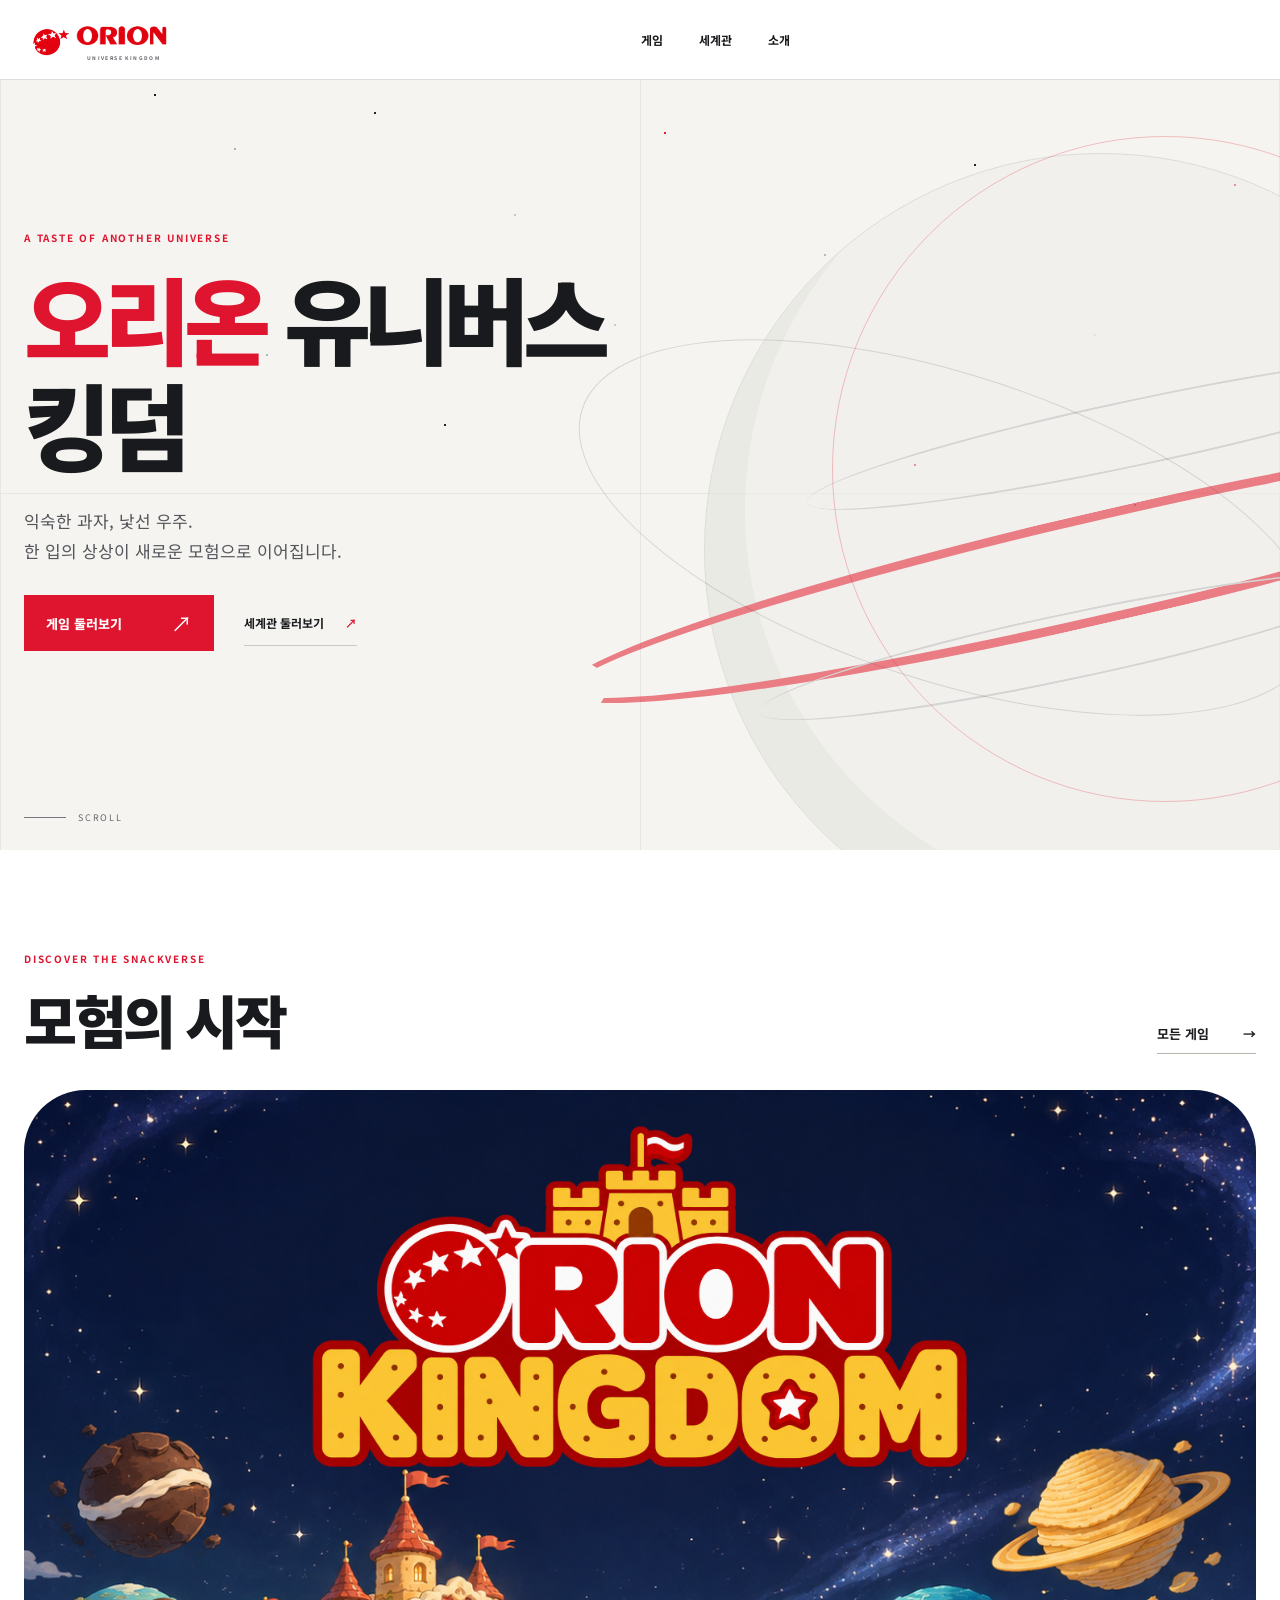
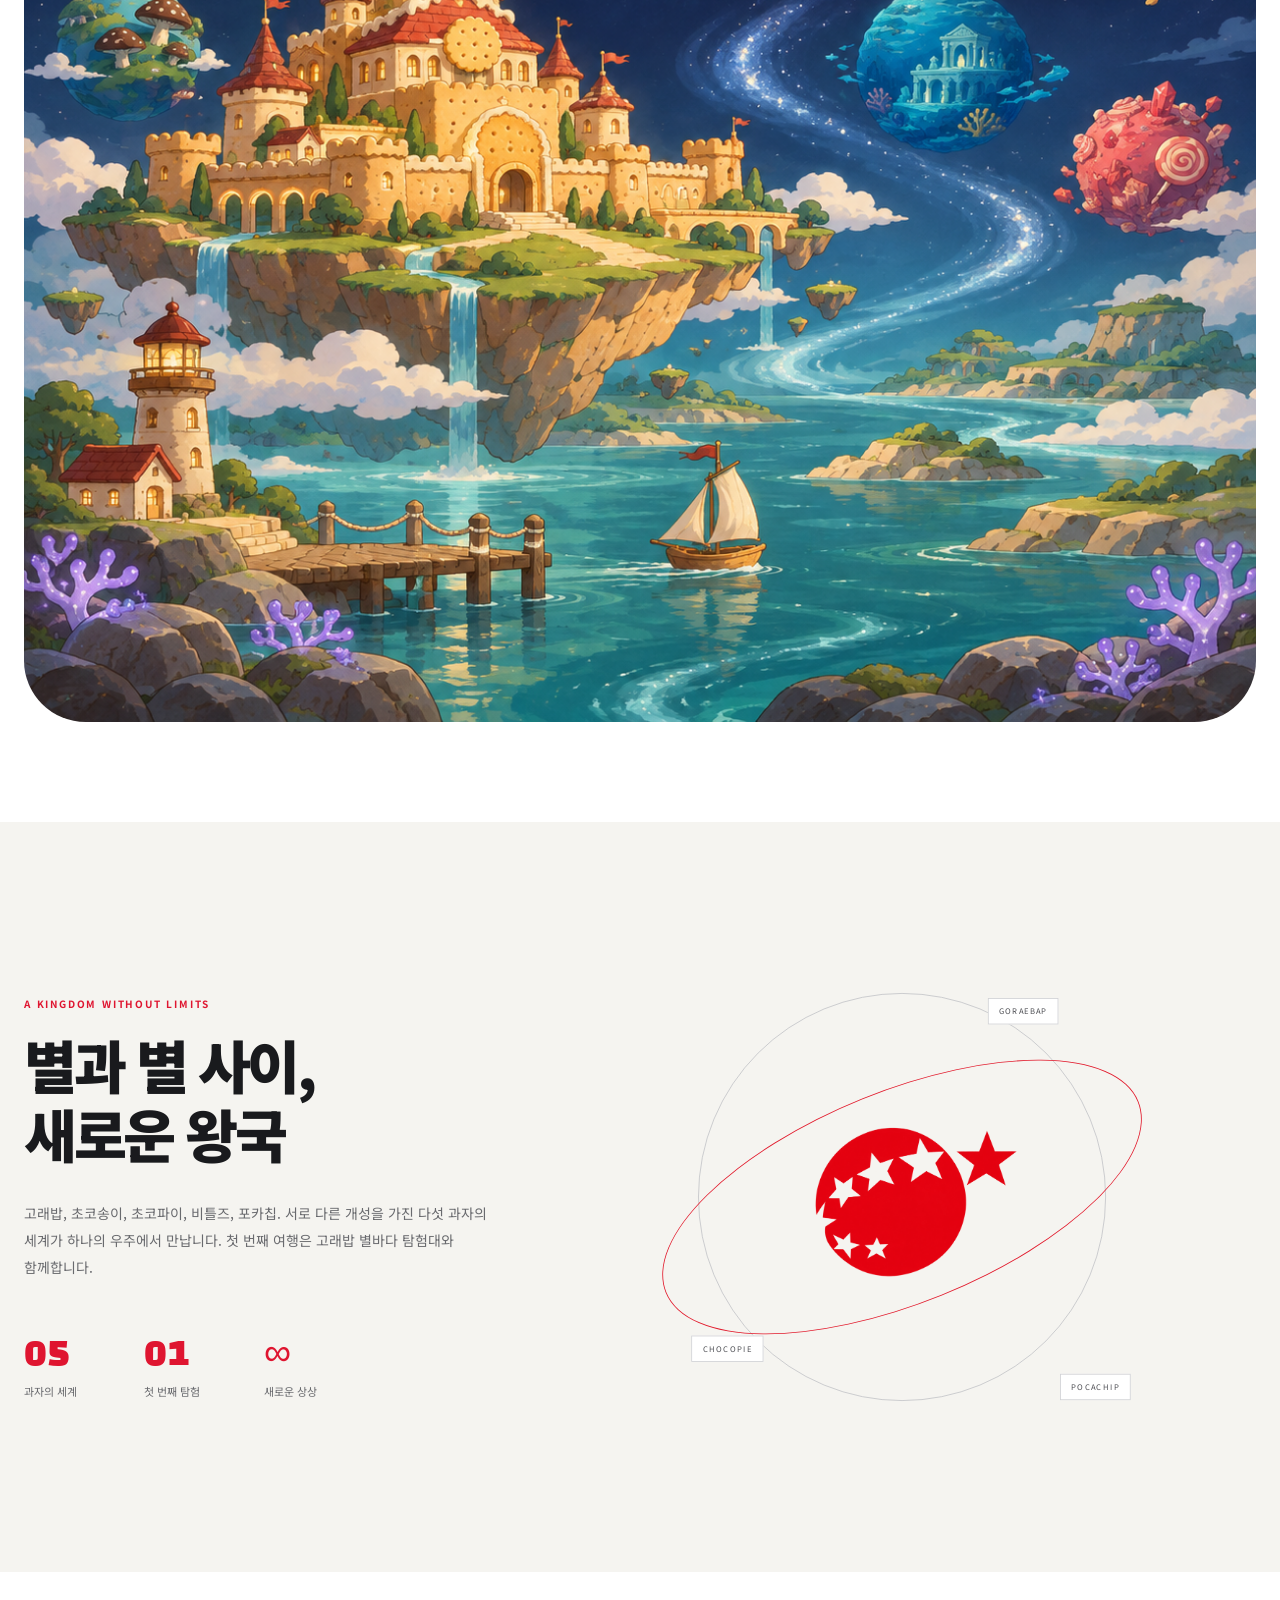
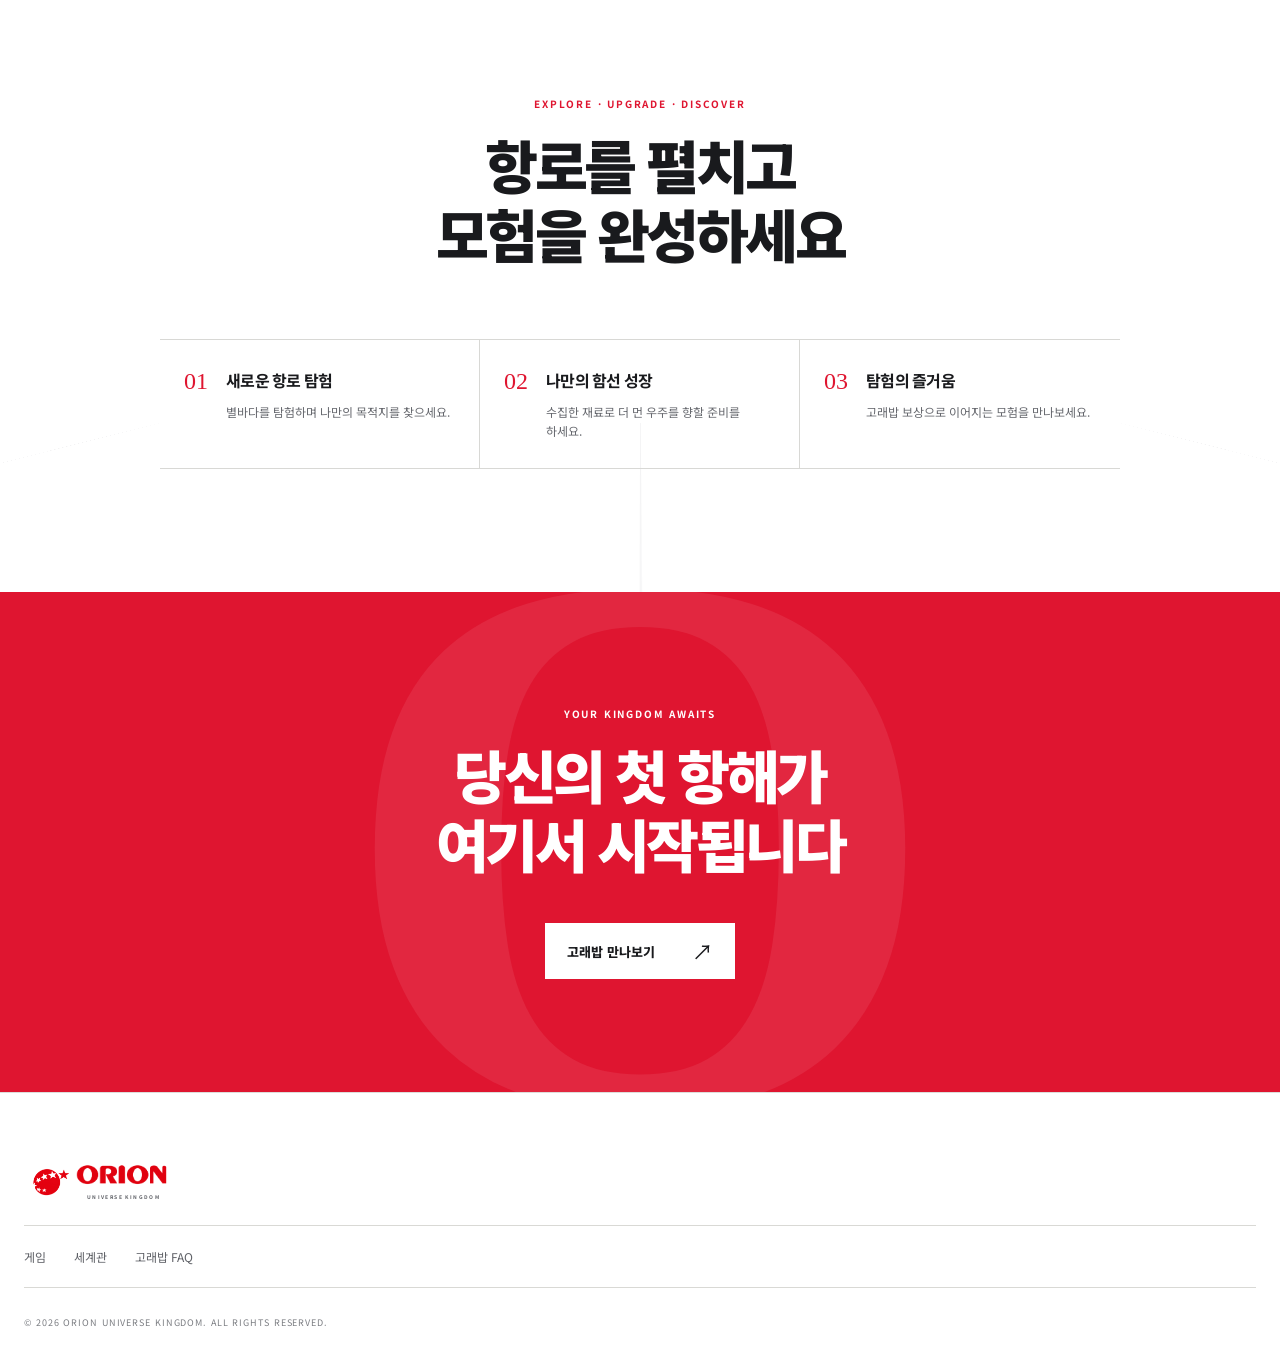
==== commit d454a982: "Add files via upload" ====
--- a/index.html
+++ b/index.html
@@ -7,7 +7,7 @@
   <meta name="description" content="오리온 유니버스 킹덤 — 익숙한 과자에서 시작되는 새로운 우주 모험" />
   <title>오리온 유니버스 킹덤</title>
   <link rel="stylesheet" href="styles.css?v=8" />
-  <link rel="stylesheet" href="premium.css?v=1" />
+  <link rel="stylesheet" href="premium.css?v=12" />
 </head>
 <body>
   <a class="skip-link" href="#main">본문으로 이동</a>
@@ -21,8 +21,8 @@
     <nav class="desktop-nav" aria-label="주요 메뉴">
       <a href="news.html">게임</a>
       <a href="universe.html">세계관</a>
-      <a href="factions.html">진영</a>
-      <a href="game.html">게임 소개</a>
+      
+      <a href="game.html">소개</a>
     </nav>
 
     <div class="header-actions">
@@ -41,8 +41,8 @@
     <nav aria-label="모바일 메뉴">
       <a href="news.html">01 <span>게임</span></a>
       <a href="universe.html">02 <span>세계관</span></a>
-      <a href="factions.html">03 <span>진영</span></a>
-      <a href="game.html">04 <span>게임 소개</span></a>
+      
+      <a href="game.html">03 <span>소개</span></a>
     </nav>
     <p>왕좌는 기다리지 않는다.</p>
   </aside>
@@ -77,43 +77,7 @@
         <a href="news.html">모든 게임 <span>→</span></a>
       </header>
 
-      <div class="news-grid" id="news-list">
-        <article class="news-card news-card-featured reveal">
-          <div class="card-visual visual-crown" aria-hidden="true">
-            <span class="visual-number">01</span>
-            <div class="crown-symbol">✦</div>
-          </div>
-          <div class="card-copy">
-            <p><span>고래밥</span><span>별바다 탐험대</span></p>
-            <h3><a href="goraebap.html">작은 한 입에서 시작된 우주 탐험</a></h3>
-            <span class="card-arrow">↗</span>
-          </div>
-        </article>
-
-        <article class="news-card reveal">
-          <div class="card-visual visual-war" aria-hidden="true">
-            <span class="visual-number">02</span>
-            <div class="war-lines"><i></i><i></i><i></i></div>
-          </div>
-          <div class="card-copy">
-            <p><span>함선 연구소</span><span>성장 미리보기</span></p>
-            <h3><a href="goraebap.html#shipyard">나만의 함선, 나만의 항로</a></h3>
-            <span class="card-arrow">↗</span>
-          </div>
-        </article>
-
-        <article class="news-card reveal">
-          <div class="card-visual visual-hero" aria-hidden="true">
-            <span class="visual-number">03</span>
-            <div class="helmet-symbol"></div>
-          </div>
-          <div class="card-copy">
-            <p><span>탐험 가이드</span><span>구역 둘러보기</span></p>
-            <h3><a href="goraebap.html#sectors">별바다 너머의 새로운 목적지</a></h3>
-            <span class="card-arrow">↗</span>
-          </div>
-        </article>
-      </div>
+      <div class="adventure-world-visual"><img src="assets/adventure-world.png" alt="과자 왕국과 다섯 행성, 바다와 항로가 펼쳐진 오리온 유니버스" width="1254" height="1254" loading="lazy" decoding="async" /><img class="adventure-world-logo" src="assets/orion-kingdom-title.png" alt="ORION KINGDOM" width="1774" height="887" loading="lazy" decoding="async" /></div>
     </section>
 
     <section class="universe" id="universe" aria-labelledby="universe-title">
@@ -127,43 +91,16 @@
           <div><dt>∞</dt><dd>새로운 상상</dd></div>
         </dl>
       </div>
-      <div class="universe-stage" aria-hidden="true">
-        <div class="stage-ring ring-a"></div>
-        <div class="stage-ring ring-b"></div>
-        <div class="stage-core"><span>ORION</span></div>
+      <div class="universe-stage">
+        <div class="stage-ring ring-a" aria-hidden="true"></div>
+        <div class="stage-ring ring-b" aria-hidden="true"></div>
+        <img class="universe-stage-logo" src="assets/orion-logo.png" alt="오리온 심볼" loading="lazy" decoding="async" />
         <span class="stage-label label-a">GORAEBAP</span>
         <span class="stage-label label-b">CHOCOPIE</span>
         <span class="stage-label label-c">POCACHIP</span>
       </div>
     </section>
 
-    <section class="factions section" id="factions" aria-labelledby="factions-title">
-      <header class="section-heading light reveal">
-        <div>
-          <p class="section-kicker">CHOOSE YOUR LEGACY</p>
-          <h2 id="factions-title">당신의 진영</h2>
-        </div>
-        <p class="section-note">과자 진영을 선택해 자세히 알아보세요.</p>
-      </header>
-
-      <div class="faction-tabs" role="tablist" aria-label="진영 선택">
-        <button class="active" role="tab" aria-selected="true" data-faction="goraebap">고래밥</button>
-        <button role="tab" aria-selected="false" data-faction="chocosongi">초코송이</button>
-        <button role="tab" aria-selected="false" data-faction="chocopie">초코파이</button>
-        <button role="tab" aria-selected="false" data-faction="beitle">비틀즈</button>
-        <button role="tab" aria-selected="false" data-faction="pocachip">포카칩</button>
-      </div>
-
-      <article class="faction-panel reveal" data-active-faction="goraebap">
-        <div class="faction-emblem" aria-hidden="true"><span>≈</span></div>
-        <div class="faction-copy">
-          <p class="faction-index">ORION SNACKVERSE</p>
-          <h3>고래밥<br />별바다 탐험대</h3>
-          <p class="faction-description">과자 모양의 해양 친구들과 별바다를 누비는 탐험 진영. 미지의 맛 행성을 발견하고 특별한 재료를 수집합니다.</p>
-          <div class="faction-trait"><span>플레이 성향</span><b>탐험 · 수집</b></div><a class="text-link faction-detail-link" href="goraebap.html">고래밥 자세히 보기 <span>↗</span></a>
-        </div>
-      </article>
-    </section>
 
     <section class="play" id="play" aria-labelledby="play-title">
       <div class="play-grid" aria-hidden="true"></div>
--- a/premium.css
+++ b/premium.css
@@ -1,4 +1,10 @@
 /* Shared editorial design · Orion */
+.adventure-world-visual { position: relative; width: 100%; border-radius: 5%; overflow: hidden; }
+.adventure-world-visual img { display: block; width: 100%; height: auto; }
+.adventure-world-visual .adventure-world-logo { position: absolute; top: 2.5%; left: 50%; width: 58%; max-width: 720px; height: auto; transform: translateX(-50%); }
+.product-game-art { grid-row: 1 / 5; align-self: center; width: 100%; aspect-ratio: 1; overflow: hidden; border-radius: 15%; }
+.product-game-art img { display: block; width: 100%; height: auto; }
+@media (max-width: 600px) { .product-game-art { flex: 0 0 auto; margin-bottom: 24px; } }
 :root { --pad: max(24px, calc((100vw - 1280px) / 2)); --red: #df1530; --violet: var(--red); --violet-dark: #b51026; --soft: #f5f4f0; --ink: #191a1d; --muted: #696a6e; --stroke: #deded8; }
 html { scroll-padding-top: 150px; }
 body { font-family: "Noto Sans KR", -apple-system, BlinkMacSystemFont, sans-serif; -webkit-font-smoothing: antialiased; }
@@ -38,6 +44,10 @@
 .card-arrow { top: auto; bottom: 14px; }
 .universe { min-height: 680px; padding-top: 90px; padding-bottom: 90px; background: var(--soft); }
 .universe-stage { transform: scale(.85); }
+.universe-stage-logo { display: block; position: relative; width: min(65%, 300px); height: auto; transform: translate(-5%, -5%); }
+.universe-brand-stage { min-width: 0; min-height: 400px; display: grid; place-items: center; }
+.universe-brand-stage img { display: block; width: min(80%, 380px); height: auto; }
+@media (max-width: 600px) { .universe-brand-stage { min-height: 240px; }.universe-brand-stage img { width: min(80%, 280px); } }
 .universe-copy > p:not(.section-kicker) { font-size: 14px; }
 .faction-panel { min-height: 440px; border: 0; }
 .faction-emblem { min-height: 360px; }
@@ -76,6 +86,12 @@
 .product-game-card > p { font-size: 8px; }
 .product-game-card > span { padding-bottom: 24px; }
 .product-game-card > button:disabled { color: #757671; }
+.product-game-card.is-unavailable { min-height: 240px; }
+.product-game-status { display: grid; place-items: center; min-height: 76px; margin-bottom: 22px; padding-bottom: 16px; border-bottom: 1px solid var(--stroke); color: #777b82; font: 900 32px/1.3 "Noto Sans KR",sans-serif; letter-spacing: -.05em; }
+@media (max-width: 600px) {
+  .product-game-card.is-unavailable { min-height: 210px; }
+  .product-game-status { min-height: 62px; margin-bottom: 18px; font-size: 26px; }
+}
 .directory-copy h3 { font-family: "Noto Sans KR",sans-serif; font-weight: 900; font-size: clamp(40px,5vw,65px); }
 .reveal { opacity: 1; transform: none; }
 
@@ -103,6 +119,8 @@
 .axis-x { top: 50%; left: 0; right: 0; height: 1px; }.axis-y { left: 50%; top: 0; bottom: 0; width: 1px; }
 .chart-planet { position: absolute; top: 50%; left: 50%; width: 230px; height: 230px; transform: translate(-50%,-50%); background: var(--red); border-radius: 50%; color: #fff; display: flex; flex-direction: column; align-items: center; justify-content: center; box-shadow: inset -20px -10px 0 #c20f27; z-index: 3; }
 .chart-planet > span { font: 130px/.8 Georgia,serif; }.chart-planet small { font-size: 8px; letter-spacing: .3em; margin-top: 22px; }
+.chart-planet.chart-planet-art { background: transparent; box-shadow: none; border-radius: 0; }
+.chart-planet-art img { position: absolute; top: 50%; left: 50%; width: 125%; height: 125%; max-width: none; object-fit: contain; transform: translate(-50%, -50%); }
 .chart-moon { position: absolute; z-index: 4; display: grid; place-items: center; border-radius: 50%; background: #fff; color: var(--red); }
 .moon-a { width: 64px; height: 64px; right: 12%; top: 18%; font-size: 26px; }.moon-b { width: 30px; height: 30px; left: 12%; bottom: 25%; font-size: 17px; }
 .chart-label { position: absolute; z-index: 5; padding: 7px 9px; background: #fff; font-size: 8px; border: 1px solid #deded5; }
@@ -142,6 +160,17 @@
 .destination-art[data-zone="1"] .destination-core { border-radius: 20%; transform: rotate(45deg); background: #f6e3e1; }
 .destination-art[data-zone="2"] .destination-core { transform: scale(.8); background: var(--red); color: #fff; }
 .destination-art[data-zone="2"] .destination-orbit { height: 140px; transform: rotate(-25deg); border-color: var(--red); }
+.destination-art[data-zone] .destination-core { position: relative; border: 0; border-radius: 0; background: transparent; transform: none; }
+.destination-image { position: absolute; top: -7%; left: -7%; display: block; width: 114%; height: 114%; object-fit: contain; opacity: 0; transform: rotate(-24deg) scale(.72); transition: opacity .25s ease, transform .4s ease; }
+.destination-art[data-zone="0"] .destination-image-0,
+.destination-art[data-zone="1"] .destination-image-1,
+.destination-art[data-zone="2"] .destination-image-2 { opacity: 1; transform: rotate(0) scale(1); animation: destination-arrive .7s cubic-bezier(.22,.61,.36,1) both; }
+@keyframes destination-arrive {
+  0% { opacity: 0; transform: rotate(-24deg) scale(.72); }
+  65% { opacity: 1; transform: rotate(4deg) scale(1.06); }
+  100% { opacity: 1; transform: rotate(0) scale(1); }
+}
+@media (prefers-reduced-motion: reduce) { .destination-art .destination-image { animation: none !important; transition: none !important; } }
 .destination-coordinate { position: absolute; bottom: 24px; left: 24px; font-size: 9px; color: var(--muted); letter-spacing: .12em; }
 .destination-copy { padding: 48px; align-self: center; }.destination-copy h3 { font-size: 32px; line-height: 1.3; margin: 0 0 24px; }
 .destination-copy > p:not(.eyebrow) { font-size: 13px; line-height: 1.95; color: var(--muted); }
